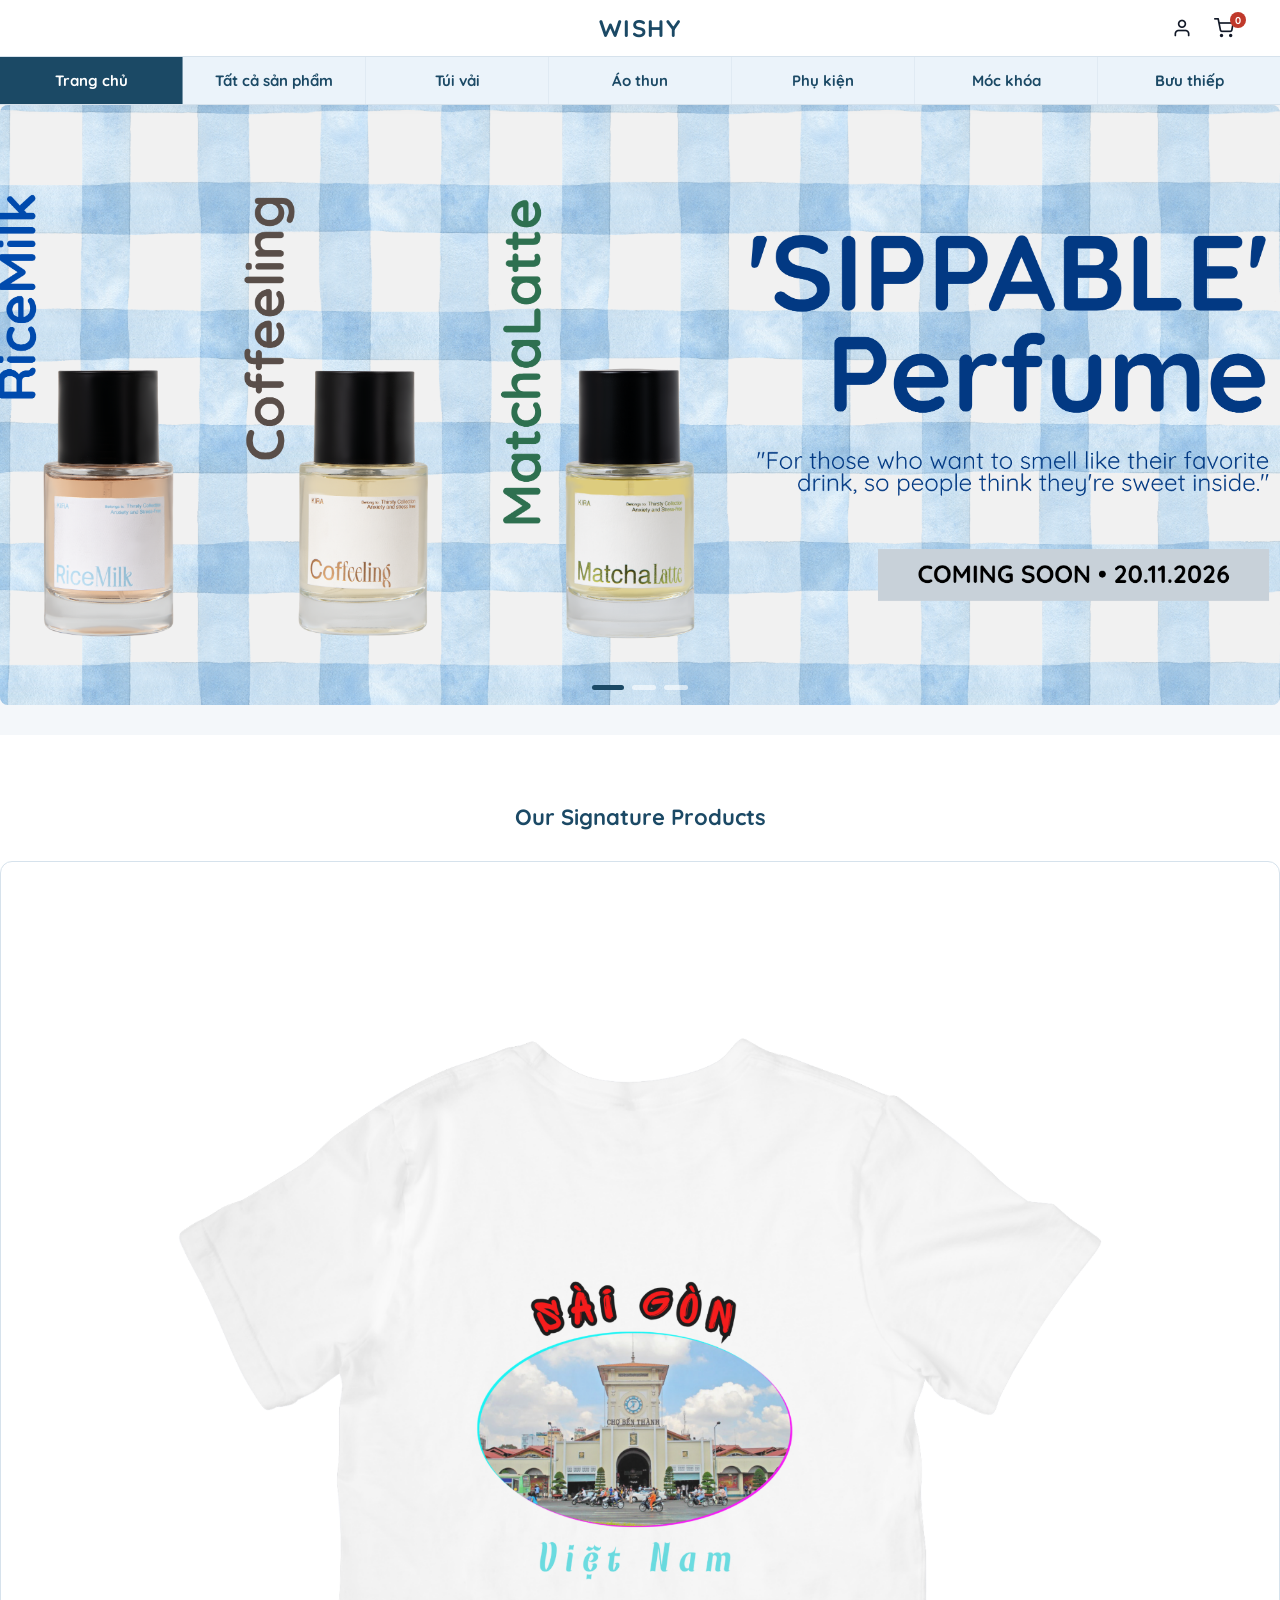
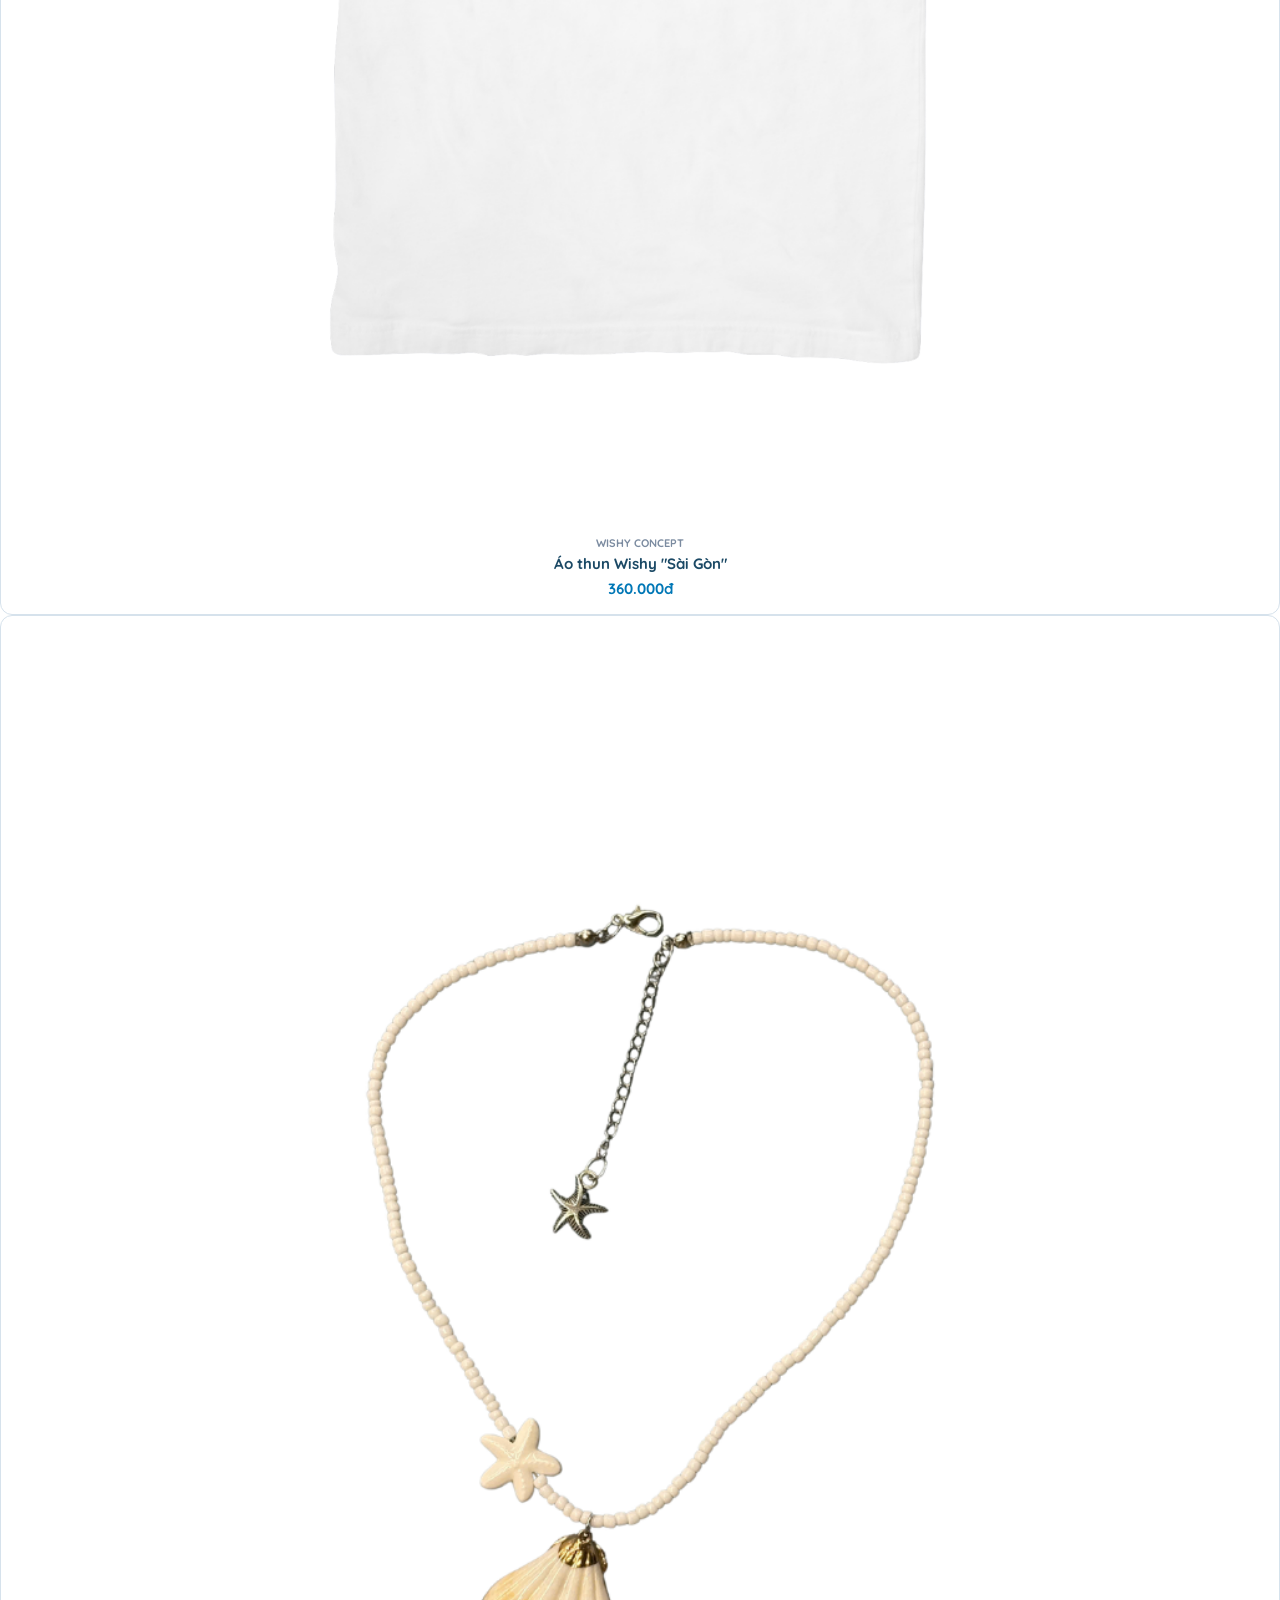
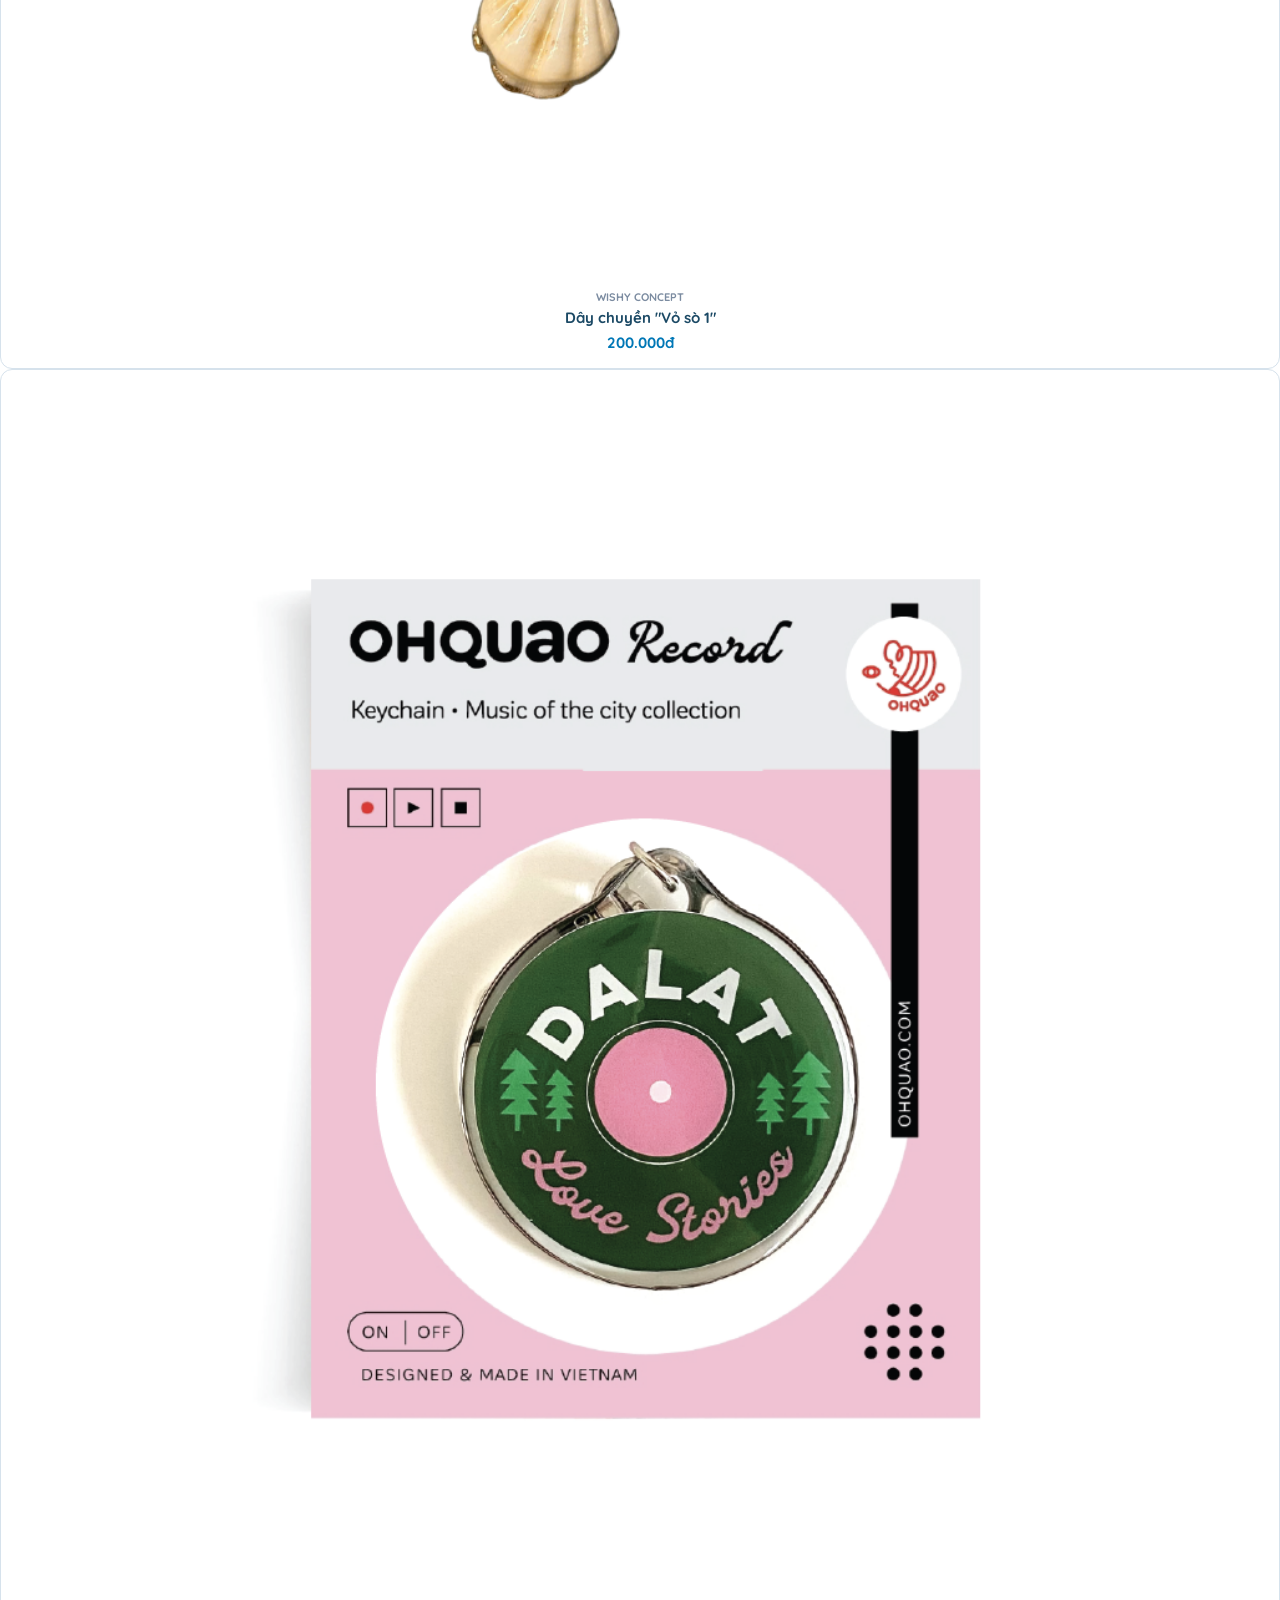
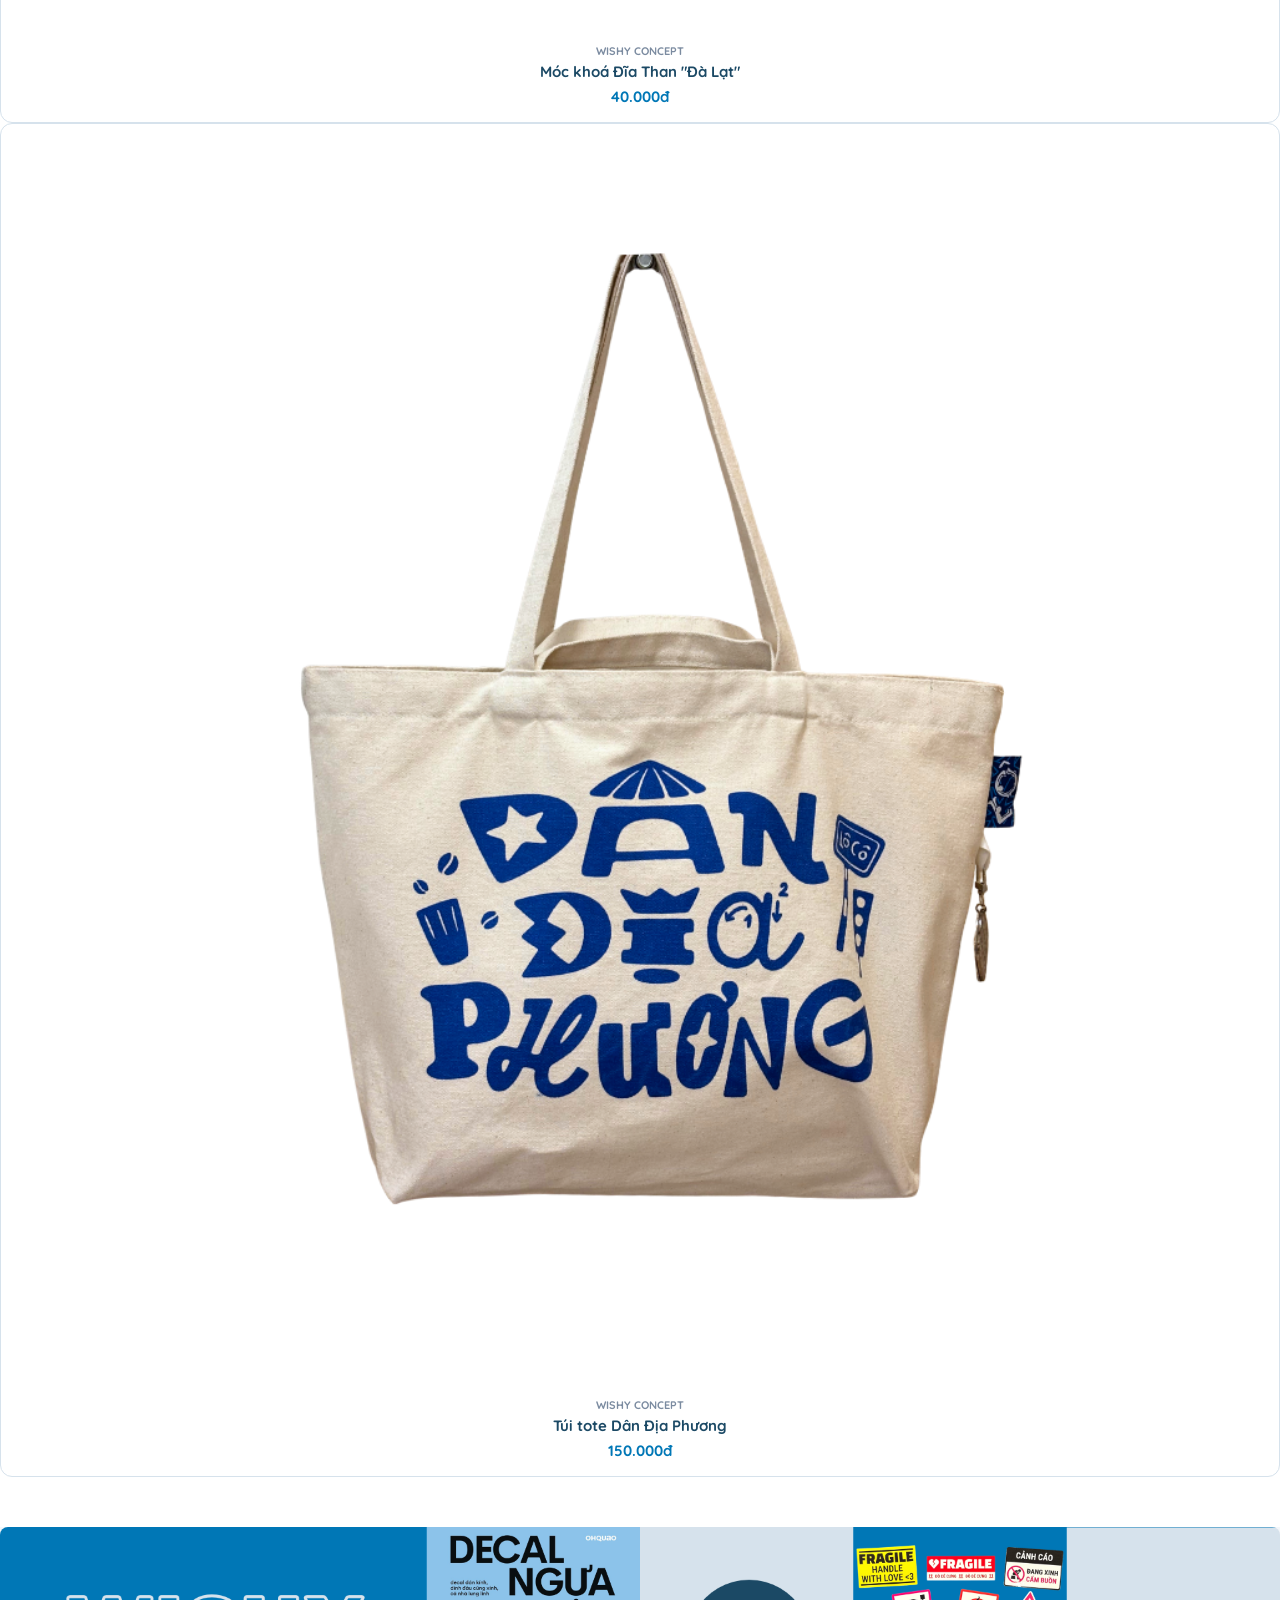
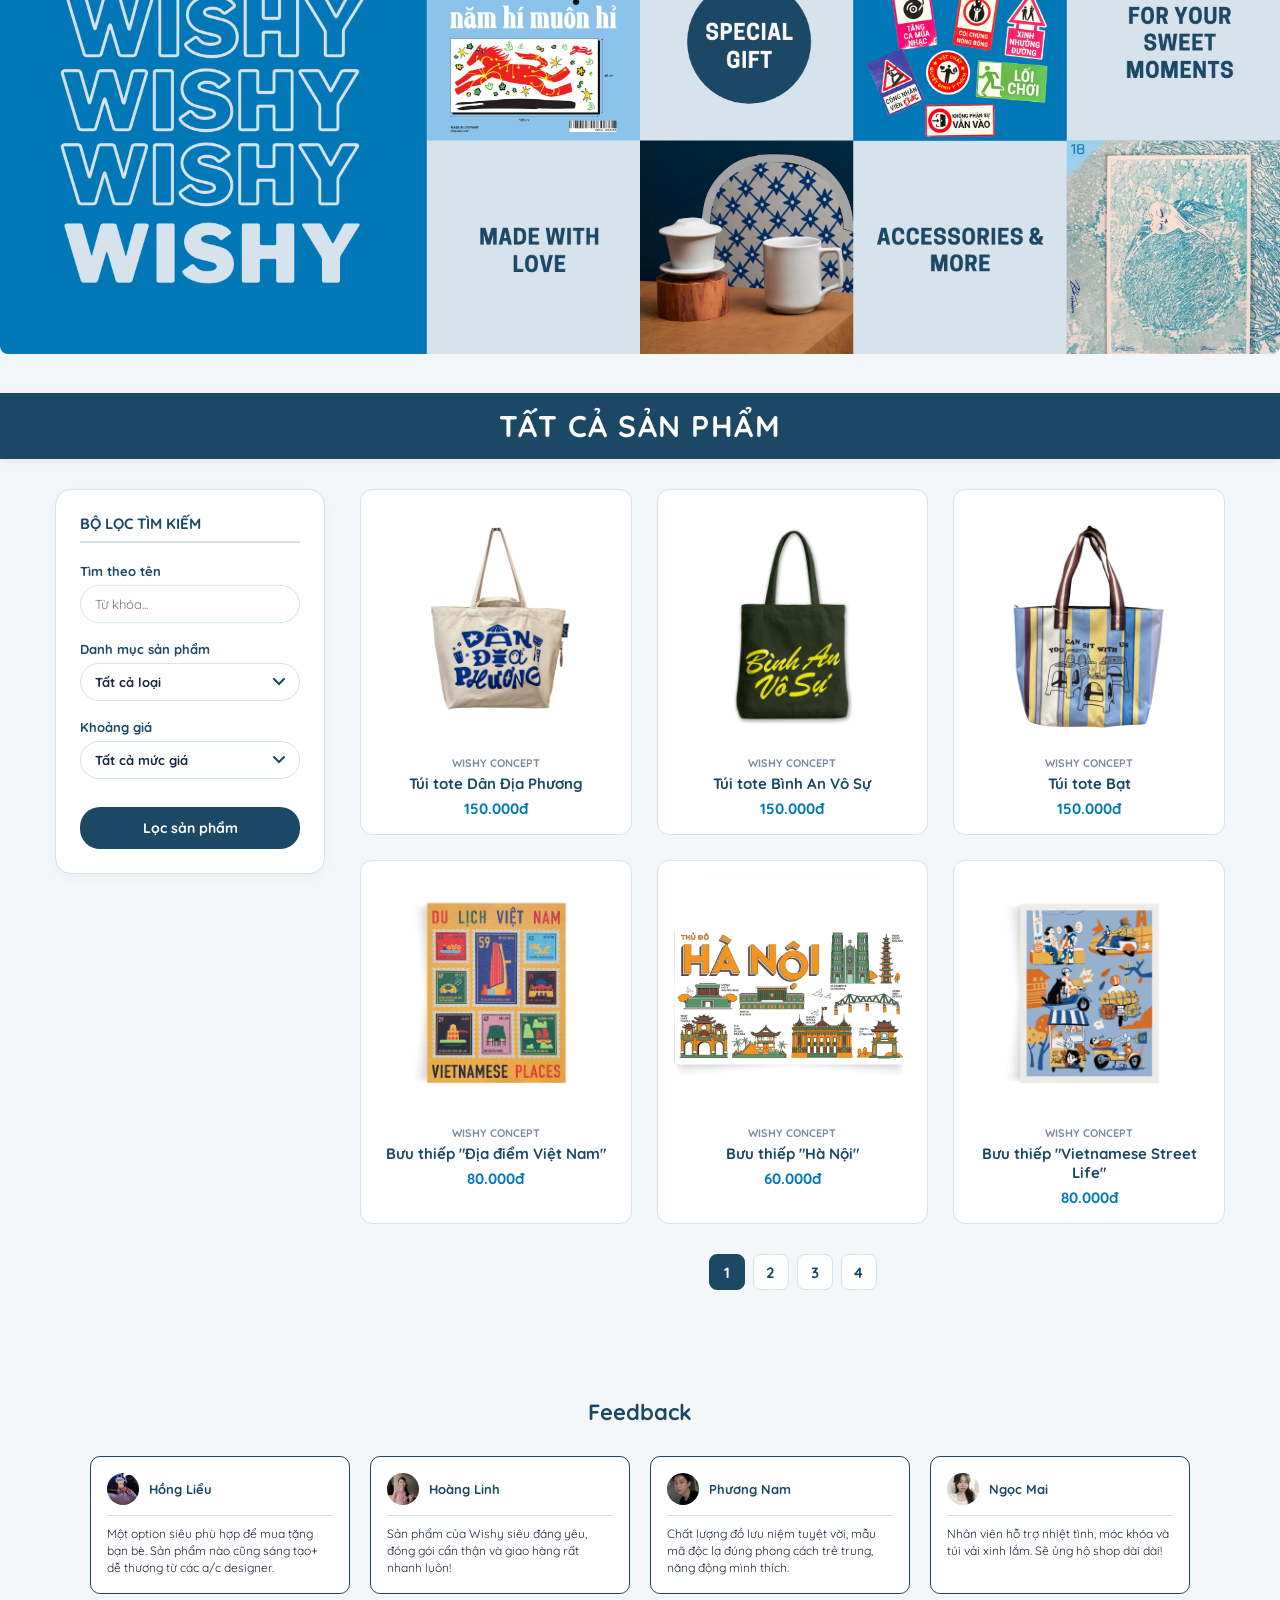
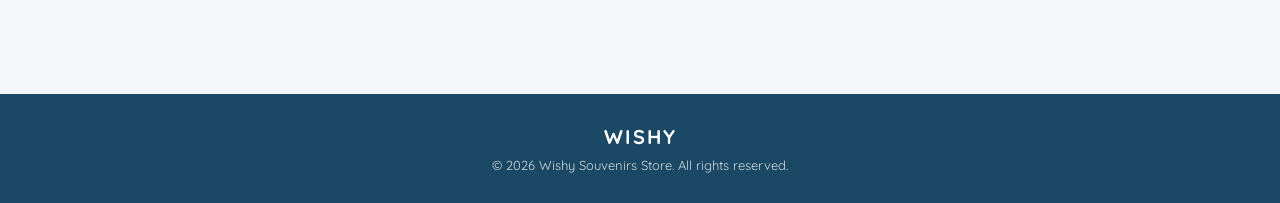
==== index.html @ 94e8c55c "Merge branch 'main' of https://github.com/namtaejinct/wishy" ====
<!DOCTYPE html>
<html lang="vi">

<head>
    <meta charset="UTF-8">
    <meta name="viewport" content="width=device-width, initial-scale=1.0">
    <title>wishy | trang chủ</title>
    <link rel="stylesheet" href="css/style.css">
    <link rel="icon" type="image/png" href="images/logo/logo.png">

</head>

<body>

    <header class="site-header">
        <div class="header-top">
            <div class="header-left-space"></div>
            <div class="logo"><a href="index.html" style="text-decoration:none; color:inherit;">WISHY</a></div>
            <div id="user-header-box" class="header-right-icons">
                <a href="#" class="icon-btn" title="Tài khoản" onclick="event.preventDefault(); openAuth('login');">
                    <img src="images/logo/user.png" alt="User">
                </a>
                <a href="cart.html" class="icon-btn cart-icon-btn" title="Giỏ hàng">
                    <img src="images/logo/cart.png" alt="Cart">
                    <span class="cart-badge" id="cart-count-badge">0</span>
                </a>
            </div>
        </div>
        <nav class="main-nav-equal" id="category-nav-list">
            <a class="cat-tab active" href="index.html"
                onclick="if(typeof selectCategory==='function') selectCategory('home', this)">Trang chủ</a>
            <a class="cat-tab" href="index.html#products"
                onclick="if(typeof selectCategory==='function') selectCategory('all', this)">Tất cả sản phẩm</a>
            <a class="cat-tab" href="index.html#products"
                onclick="if(typeof selectCategory==='function') selectCategory('Túi vải', this)">Túi vải</a>
            <a class="cat-tab" href="index.html#products"
                onclick="if(typeof selectCategory==='function') selectCategory('Áo thun', this)">Áo thun</a>
            <a class="cat-tab" href="index.html#products"
                onclick="if(typeof selectCategory==='function') selectCategory('Phụ kiện', this)">Phụ kiện</a>
            <a class="cat-tab" href="index.html#products"
                onclick="if(typeof selectCategory==='function') selectCategory('Móc khóa', this)">Móc khóa</a>
            <a class="cat-tab" href="index.html#products"
                onclick="if(typeof selectCategory==='function') selectCategory('Bưu thiếp', this)">Bưu thiếp</a>
        </nav>
    </header>


    <section class="hero-banner-section"
        onclick="if(typeof selectCategory==='function') selectCategory('all', document.querySelectorAll('.cat-tab')[1])">
        <div class="hero-slider-container">
            <img class="hero-slide-img active" src="images/banner/2.png" alt="Wishy Banner 2">
            <img class="hero-slide-img" src="images/banner/1.png" alt="Wishy Banner 1">
            <img class="hero-slide-img" src="images/banner/3.png" alt="Wishy Banner 3">

            <!-- Thanh chấm tròn chuyển slide -->
            <div class="hero-dots-wrapper" onclick="event.stopPropagation()">
                <span class="hero-dot active" onclick="setHeroSlide(0)"></span>
                <span class="hero-dot" onclick="setHeroSlide(1)"></span>
                <span class="hero-dot" onclick="setHeroSlide(2)"></span>
            </div>
        </div>
    </section>


    <section class="signature-section">
    <h2 class="section-title">Our Signature Products</h2>
    <div class="container">
        <!-- Grid chứa 4 sản phẩm động -->
        <div id="signature-products-grid" class="signature-grid-4col"></div>
    </div>
</section>

    <img src="images/banner/4.png" alt="Footer Image"
        style="max-width: 100%; height: auto; border-radius: 8px; margin-bottom: 15px; object-fit: cover;">


    <section class="product-section-wrapper" id="products">
        <div class="section-title-bar">
            <h2 id="current-category-title">TẤT CẢ SẢN PHẨM</h2>
        </div>
        <div class="container product-page-layout">


            <aside class="filter-sidebar">
                <h3>BỘ LỌC TÌM KIẾM</h3>
                <div class="filter-group">
                    <label>Tìm theo tên</label>
                    <input type="text" id="filter-name" placeholder="Từ khóa...">
                </div>
                <div class="filter-group">
                    <label>Danh mục sản phẩm</label>
                    <select id="filter-type" onchange="filterProducts()">
                        <option value="all">Tất cả loại</option>
                        <option value="Túi vải">Túi vải</option>
                        <option value="Áo thun">Áo thun</option>
                        <option value="Phụ kiện">Phụ kiện</option>
                        <option value="Móc khóa">Móc khóa</option>
                        <option value="Bưu thiếp">Bưu thiếp</option>
                    </select>
                </div>
                <div class="filter-group">
                    <label>Khoảng giá</label>
                    <select id="filter-price">
                        <option value="all">Tất cả mức giá</option>
                        <option value="under100">Dưới 100.000đ</option>
                        <option value="100to300">100.000đ - 300.000đ</option>
                        <option value="over300">Trên 300.000đ</option>
                    </select>
                </div>
                <button id="btn-filter-action" class="btn-filter" onclick="filterProducts()">Lọc sản phẩm</button>
            </aside>

            <main class="product-content-main">
                <div id="product-grid" class="product-grid-3col"></div>
                <div id="pagination-box" class="pagination-container"></div>
            </main>

        </div>
    </section>

    <section class="feedback-section">
        <h2 class="section-title">Feedback</h2>
        <div class="feedback-slider-container">
            <div class="feedback-cards-wrapper" id="feedback-wrapper">
                <div class="feedback-card">
                    <div class="feedback-header">
                        <div class="user-avatar"><img src="images/avatar/1.jpg" alt="Avatar"></div>
                        <span class="user-name">Hồng Liểu</span>
                    </div>
                    <p class="feedback-text">Một option siêu phù hợp để mua tặng bạn bè. Sản phẩm nào cũng sáng tạo+ dễ
                        thương từ các a/c designer.</p>
                </div>
                <div class="feedback-card">
                    <div class="feedback-header">
                        <div class="user-avatar">
                            <img src="images/avatar/2.jpg" alt="Avatar">
                        </div>
                        <span class="user-name">Hoàng Linh</span>
                    </div>
                    <p class="feedback-text">Sản phẩm của Wishy siêu đáng yêu, đóng gói cẩn thận và giao hàng rất nhanh
                        luôn!</p>
                </div>
                <div class="feedback-card">
                    <div class="feedback-header">
                        <div class="user-avatar"><img src="images/avatar/3.jpg" alt="Avatar"></div>
                        <span class="user-name">Phương Nam</span>
                    </div>
                    <p class="feedback-text">Chất lượng đồ lưu niệm tuyệt vời, mẫu mã độc lạ đúng phong cách trẻ trung,
                        năng động mình thích.</p>
                </div>
                <div class="feedback-card">
                    <div class="feedback-header">
                        <div class="user-avatar"><img src="images/avatar/4.jpg" alt="Avatar"></div>
                        <span class="user-name">Ngọc Mai</span>
                    </div>
                    <p class="feedback-text">Nhân viên hỗ trợ nhiệt tình, móc khóa và túi vải xinh lắm. Sẽ ủng hộ shop
                        dài dài!</p>
                </div>
            </div>
        </div>
    </section>

    <footer class="site-footer">
        <div class="container footer-inner">
            <div class="footer-logo">WISHY</div>
            <p>&copy; 2026 Wishy Souvenirs Store. All rights reserved.</p>
        </div>
    </footer>

    <div class="overlay" id="product-overlay" onclick="closeProductModal(event)">
        <div class="modal-detail-card" onclick="event.stopPropagation()">
            <button class="close-modal-btn" onclick="closeProductModal()">&times;</button>
            <div id="modal-detail-content">
                <div class="modal-grid-2col">
                    <div class="modal-left-col">
                        <div class="modal-left-img">
                            <img id="modal-main-img" src="" alt="">
                        </div>
                        <div id="modal-dots-container"></div>
                    </div>
                    <div class="modal-right-info">
                        <div class="modal-brand">WISHY CONCEPT</div>
                        <div class="modal-title" id="modal-title-text"></div>
                        <div class="modal-price" id="modal-price-text"></div>
                        <div class="modal-desc" id="modal-desc-text"></div>
                        <div class="modal-stock" id="modal-stock-text"></div>

                        <div id="modal-variants-container"></div>

                        <div class="qty-row">
                            <span class="variant-label">Số lượng:</span>
                            <div class="qty-control">
                                <button type="button" class="qty-btn" onclick="changeModalQty(-1)">-</button>
                                <input type="number" id="modal-qty-input" value="1" min="1" max="99" readonly>
                                <button type="button" class="qty-btn" onclick="changeModalQty(1)">+</button>
                            </div>
                        </div>
                        <button id="modal-add-btn" class="btn-add-cart">THÊM VÀO GIỎ HÀNG</button>
                    </div>
                </div>
            </div>
        </div>
    </div>
    <div class="overlay" id="overlay" onclick="if(event.target===this)closeModal()">
        <div class="modal" id="modal"></div>
    </div>
    <script src="js/common.js"></script>
    <script src="js/index.js"></script>



</body>

</html>
---- css/style.css ----
@font-face {
  font-family: 'Quicksand';
  src: url('../font/Quicksand-Regular.ttf') format('truetype');
  font-weight: 400;
}

@font-face {
  font-family: 'Quicksand';
  src: url('../font/Quicksand-Bold.ttf') format('truetype');
  font-weight: 700;
}

body {
  font-family: 'Quicksand', Arial, sans-serif;
}

:root {
  --bg-color: #F4F7FA;
  --text-color: #1C2541;
  --primary-color: #1B4965;
  --primary-hover: #0D2B3A;
  --accent-color: #0077B6;
  --card-bg: #FFFFFF;
  --border-color: #D6E2EC;
  --danger: #C0392B;
  --success: #1E8449;
}

* {
  box-sizing: border-box;
}

body {
  font-family: 'Quicksand', Arial, Helvetica, sans-serif;
  background-color: var(--bg-color);
  color: var(--text-color);
  margin: 0;
  padding: 0;
}

button,
input,
select,
textarea {
  font-family: inherit;
  font-size: 15px;
}

h2,
h3 {
  font-weight: 700;
  color: var(--primary-color);
}

.site-header {
  position: sticky;
  top: 0;
  z-index: 1000;
  background: #ffffff;
  box-shadow: 0 2px 10px rgba(0, 0, 0, 0.05);
}

.header-top {
  display: flex !important;
  justify-content: space-between !important;
  align-items: center !important;
  padding: 12px 40px;
  border-bottom: 1px solid var(--border-color);
}

.header-left-space {
  width: 80px; /* Bằng kích thước với khối bên phải để đẩy Logo ra đúng chính giữa */
  flex-shrink: 0;
}

.logo {
  font-size: 24px;
  font-weight: 800;
  color: var(--primary-color);
  letter-spacing: 1.5px;
  text-align: center;
}

.main-nav {
  position: relative;
  display: flex;
  justify-content: center;
  gap: 44px;
  background: #E9EEF3;
  padding: 0 20px;
}

.main-nav>a,
.has-mega>a,
#nav-orders>a {
  display: block;
  padding: 14px 4px;
  color: var(--text-color);
  text-decoration: none;
  font-size: 18px;
  font-weight: 700;
  transition: color 0.2s, transform 0.2s;
}

.main-nav>a:hover,
.main-nav>a.active,
#nav-orders>a:hover,
#nav-orders>a.active,
.has-mega:hover>a,
.has-drop:hover>a {
  color: var(--accent-color);
  transform: scale(1.12);
  text-decoration: underline;
  text-decoration-thickness: 2px;
  text-underline-offset: 6px;
}

.has-mega>a::after,
.has-drop>a::after {
  content: '';
  display: inline-block;
  width: 7px;
  height: 7px;
  margin-left: 8px;
  border: solid currentColor;
  border-width: 0 2px 2px 0;
  transform: translateY(-3px) rotate(45deg);
}

.has-drop {
  position: relative;
}

.drop-menu {
  display: none;
  position: absolute;
  top: 100%;
  left: 50%;
  transform: translateX(-50%);
  min-width: 230px;
  padding: 10px 0;
  background: #FFFFFF;
  border-radius: 0 0 14px 14px;
  box-shadow: 0 14px 30px rgba(13, 43, 58, 0.18);
  z-index: 5;
}

.has-drop:hover .drop-menu,
.has-drop:focus-within .drop-menu {
  display: block;
}

.drop-menu a {
  display: block;
  padding: 10px 24px;
  color: var(--text-color);
  text-decoration: none;
  font-weight: 600;
  white-space: nowrap;
  transition: color 0.2s, background 0.2s;
}

.drop-menu a:hover,
.drop-menu a.current {
  color: var(--accent-color);
  background: var(--bg-color);
}

.mega-menu {
  display: none;
  position: absolute;
  top: 100%;
  left: 50%;
  transform: translateX(-50%);
  width: min(1000px, 94vw);
  grid-template-columns: repeat(auto-fit, minmax(200px, 1fr));
  gap: 30px;
  padding: 28px 32px;
  background: #FFFFFF;
  border-radius: 0 0 14px 14px;
  box-shadow: 0 14px 30px rgba(13, 43, 58, 0.18);
}

.has-mega:hover .mega-menu,
.has-mega:focus-within .mega-menu {
  display: grid;
}

.mega-col h4 {
  margin: 0 0 12px;
  font-size: 16px;
  text-transform: uppercase;
  letter-spacing: 0.5px;
  color: var(--primary-color);
}

.mega-col ul {
  margin: 0;
  padding: 0 0 0 14px;
  list-style: none;
  border-left: 2px solid var(--accent-color);
}

.mega-col li a {
  display: block;
  padding: 6px 0;
  color: var(--text-color);
  text-decoration: none;
  font-weight: 600;
  transition: color 0.2s, padding-left 0.2s;
}

.mega-col li a:hover {
  color: var(--accent-color);
  padding-left: 6px;
}

#user-header-box {
  display: flex;
  align-items: center;
  gap: 10px;
  white-space: nowrap;
}

.user-name {
  font-weight: 700;
  color: var(--primary-color);
}

.role-tag {
  font-size: 12px;
  font-weight: 700;
  padding: 3px 10px;
  border-radius: 12px;
  background: #EBF3FA;
  color: var(--accent-color);
}

.role-tag.admin {
  background: #FFF4E0;
  color: #B9770E;
}

/* --- BUTTONS --- */
.btn,
.btn-blue,
.btn-primary {
  background-color: var(--primary-color);
  color: white;
  border: none;
  padding: 10px 20px;
  border-radius: 20px;
  cursor: pointer;
  font-weight: 700;
  transition: background 0.2s;
}

.btn:hover,
.btn-blue:hover,
.btn-primary:hover {
  background-color: var(--primary-hover);
}

.btn-outline {
  background: #fff;
  color: var(--primary-color);
  border: 2px solid var(--primary-color);
  padding: 8px 18px;
  border-radius: 20px;
  font-weight: 700;
  cursor: pointer;
  transition: all 0.2s;
}

.btn-outline:hover {
  background: var(--primary-color);
  color: #fff;
}

.btn-sm {
  padding: 6px 14px;
  font-size: 13px;
}

.btn-danger {
  background: var(--danger);
}

.btn-danger:hover {
  background: #922B21;
}

table {
  width: 100%;
  border-collapse: collapse;
  background: white;
  border-radius: 8px;
  overflow: hidden;
  box-shadow: 0 2px 8px rgba(0, 0, 0, 0.04);
}

th {
  background-color: #EBF3FA;
  color: var(--primary-color);
  padding: 12px;
  text-align: left;
  font-weight: 700;
}

td {
  padding: 12px;
  border-bottom: 1px solid var(--border-color);
  font-weight: 500;
}

td:first-child {
  font-weight: 700;
  color: var(--primary-color);
}

.empty-row td {
  text-align: center;
  color: #7B8BA0;
  font-style: italic;
}

.sub-menu {
  display: flex;
  flex-wrap: wrap;
  gap: 10px;
  padding: 15px 40px;
  background: #FFFFFF;
  border-bottom: 1px solid var(--border-color);
}

.sub-menu button {
  background: var(--bg-color);
  color: var(--primary-color);
  border: 1px solid var(--border-color);
  padding: 8px 16px;
  border-radius: 20px;
  font-weight: 700;
  cursor: pointer;
  transition: background 0.2s, color 0.2s;
}

.sub-menu button:hover,
.sub-menu button.active {
  background: var(--primary-color);
  color: #FFFFFF;
}

.tab-content {
  display: none;
  padding: 20px 40px;
}

.tab-content.active {
  display: block;
}

.filter-box {
  display: flex;
  flex-wrap: wrap;
  align-items: center;
  gap: 15px;
  background: var(--card-bg);
  border: 1px solid var(--border-color);
  border-radius: 12px;
  padding: 15px;
}

.filter-box input,
.filter-box select,
.form-row input,
.form-row select {
  padding: 8px 10px;
  border: 1px solid var(--border-color);
  border-radius: 8px;
  background: #fff;
  color: var(--text-color);
}

.badge {
  display: inline-block;
  padding: 3px 10px;
  border-radius: 12px;
  font-size: 13px;
  font-weight: 700;
  background: #EBF3FA;
  color: var(--accent-color);
}

.badge.warn {
  background: #FDECEA;
  color: var(--danger);
}

.badge.ok {
  background: #E8F6EE;
  color: var(--success);
}

.badge.mid {
  background: #FFF4E0;
  color: #B9770E;
}

.alert {
  padding: 12px 16px;
  border-radius: 10px;
  margin-bottom: 8px;
  font-weight: 600;
}

.alert.warn {
  background: #FDECEA;
  color: var(--danger);
  border: 1px solid #F5B7B1;
}

.alert.ok {
  background: #E8F6EE;
  color: var(--success);
  border: 1px solid #A9DFBF;
}

.hero {
  position: relative;
  min-height: calc(100vh - 125px);
  display: flex;
  align-items: center;
  justify-content: center;
  padding: 40px 20px;
  overflow: hidden;
}

.welcome {
  position: relative;
  z-index: 3;
  max-width: 520px;
  width: 100%;
  background: rgba(255, 255, 255, 0.88);
  backdrop-filter: blur(8px);
  -webkit-backdrop-filter: blur(8px);
  border: 1px solid rgba(255, 255, 255, 0.6);
  border-radius: 16px;
  padding: 40px;
  text-align: center;
  box-shadow: 0 12px 40px rgba(13, 43, 58, 0.3);
}

.hero {
  background: linear-gradient(to bottom, #8FD0EE, #2A86C2 60%, #0D2B3A);
}

.sea-overlay {
  position: absolute;
  inset: 0;
  z-index: 2;
  background: linear-gradient(to bottom, rgba(13, 43, 58, 0.05), rgba(13, 43, 58, 0.35));
}

.welcome h2 {
  margin-top: 0;
}

.welcome p {
  color: #4A5B73;
}

.welcome .btn,
.welcome .btn-outline {
  margin: 6px;
}

.overlay {
  display: none;
  position: fixed;
  inset: 0;
  background: rgba(13, 43, 58, 0.45);
  z-index: 200;
  align-items: center;
  justify-content: center;
  padding: 20px;
}

.overlay.show {
  display: flex;
}

.modal {
  background: #fff;
  border-radius: 16px;
  padding: 28px;
  width: 100%;
  max-width: 460px;
  max-height: 90vh;
  overflow-y: auto;
  box-shadow: 0 12px 40px rgba(0, 0, 0, 0.2);
  position: relative;
}

.modal.wide {
  max-width: 640px;
}

.modal h3 {
  margin-top: 0;
}

.modal-close {
  position: absolute;
  top: 8px;
  right: 8px;
  background: none;
  border: none;
  font-size: 24px;
  cursor: pointer;
  color: #7B8BA0;
}

.auth-tabs {
  display: flex;
  gap: 8px;
  margin-bottom: 18px;
}

.auth-tabs button {
  flex: 1;
  padding: 10px;
  border: 2px solid var(--border-color);
  background: #fff;
  color: var(--primary-color);
  border-radius: 20px;
  font-weight: 700;
  cursor: pointer;
}

.auth-tabs button.active {
  background: var(--primary-color);
  border-color: var(--primary-color);
  color: #fff;
}

.form-row {
  margin-bottom: 14px;
  display: flex;
  flex-direction: column;
  gap: 6px;
}

.form-row label {
  font-weight: 700;
  font-size: 14px;
  color: var(--primary-color);
}

.form-row input,
.form-row select {
  width: 100%;
}

.form-error {
  color: var(--danger);
  font-weight: 600;
  min-height: 20px;
  margin-bottom: 8px;
  font-size: 14px;
}

.hint {
  font-size: 13px;
  color: #7B8BA0;
  margin-top: 10px;
  line-height: 1.6;
}

.line-row {
  display: grid;
  grid-template-columns: 2fr 1fr 1.3fr auto;
  gap: 8px;
  margin-bottom: 8px;
  align-items: center;
}

.line-row input,
.line-row select {
  padding: 8px;
  border: 1px solid var(--border-color);
  border-radius: 8px;
  width: 100%;
}

.detail-total {
  text-align: right;
  font-weight: 700;
  margin-top: 12px;
  color: var(--primary-color);
  font-size: 17px;
}

/* --- Ô CHỌN (SELECT) ĐỒNG BỘ GIAO DIỆN --- */
select,
.filter-box select,
.form-row select,
.line-row select {
  appearance: none;
  -webkit-appearance: none;
  padding: 8px 34px 8px 14px;
  border: 1px solid var(--border-color);
  border-radius: 20px;
  background: #fff url("data:image/svg+xml;utf8,<svg xmlns='http://www.w3.org/2000/svg' width='12' height='8' viewBox='0 0 12 8'><path d='M1 1l5 5 5-5' fill='none' stroke='%231B4965' stroke-width='2' stroke-linecap='round'/></svg>") no-repeat right 14px center / 12px 8px;
  color: var(--text-color);
  font-weight: 600;
  cursor: pointer;
}

select:hover {
  border-color: var(--accent-color);
}

select:focus {
  outline: 2px solid var(--accent-color);
  border-color: transparent;
}

#register-form .form-row {
  display: grid;
  grid-template-columns: 1fr 1fr;
  gap: 24px;
  margin-bottom: 8px;
}

.form-col {
  display: flex;
  flex-direction: column;
}

.form-col label {
  font-weight: 700;
  font-size: 14px;
  color: var(--primary-color);
  margin-bottom: 6px;
}

.form-col input {
  padding: 9px 10px;
  border: 1px solid var(--border-color);
  border-radius: 8px;
  width: 100%;
}

.form-col input:focus {
  outline: 2px solid var(--accent-color);
  border-color: transparent;
}

.error {
  color: var(--danger);
  font-size: 13px;
  font-weight: 600;
  min-height: 18px;
  margin: 4px 0 8px;
}

.form-actions {
  text-align: center;
  margin-top: 6px;
}

.form-actions button {
  background: var(--primary-color);
  color: #fff;
  border: none;
  padding: 11px 36px;
  border-radius: 20px;
  font-weight: 700;
  cursor: pointer;
  transition: background 0.2s;
}

.form-actions button:hover {
  background: var(--primary-hover);
}

.main-nav #nav-cart {
  background: transparent;
  border: none;
  padding: 0;
  margin: 0;
  display: flex;
  align-items: center;
}

.main-nav #nav-cart>a {
  display: block;
  padding: 14px 4px;
  color: var(--text-color);
  text-decoration: none;
  font-size: 18px;
  font-weight: 700;
  background: transparent;
  transition: color 0.2s, transform 0.2s;
}

.main-nav #nav-cart:hover>a,
.main-nav #nav-cart>a.active {
  color: var(--accent-color);
  transform: scale(1.12);
  text-decoration: underline;
  text-decoration-thickness: 2px;
  text-underline-offset: 6px;
  background: transparent;
}

.cart-title-row {
  display: flex;
  justify-content: space-between;
  align-items: center;
  margin-bottom: 15px;
}

.cart-actions-bar {
  display: flex;
  justify-content: space-between;
  align-items: center;
  margin-bottom: 15px;
}

.select-all-label {
  font-weight: 700;
  cursor: pointer;
  display: flex;
  align-items: center;
}

.select-all-label input {
  margin-right: 8px;
}

.cart-header-row {
  display: flex;
  align-items: center;
  background: #EBF3FA;
  padding: 14px 20px;
  margin-bottom: 10px;
  border-radius: 8px;
  font-weight: 700;
  color: var(--primary-color);
}

/* Các cột nội dung trong giỏ hàng */
.col-chk {
  width: 5%;
  text-align: center;
}

.col-img {
  width: 10%;
  text-align: center;
}

.col-img img {
  width: 50px;
  height: 50px;
  object-fit: cover;
  border-radius: 8px;
  display: block;
  margin: 0 auto;
}

.col-name {
  width: 33%;
  font-weight: 700;
  padding-left: 10px;
  padding-right: 10px;
}

.col-price {
  width: 15%;
  font-weight: 600;
}

.col-qty {
  width: 15%;
  display: flex;
  align-items: center;
  justify-content: center;
}

.col-qty span {
  margin: 0 8px;
  font-weight: 700;
}

.col-subtotal {
  width: 14%;
  font-weight: 700;
  color: var(--primary-color);
}

.col-action {
  width: 8%;
  text-align: right;
}
/* Cột Admin Quản lý giá */
.col-admin-id {
  width: 12%;
  font-weight: 700;
  padding-right: 10px;
}

.col-admin-name {
  width: 38%;
  font-weight: 600;
  padding-right: 15px;
}

.col-admin-cost {
  width: 18%;
  padding-right: 10px;
}

.col-admin-margin {
  width: 14%;
  font-weight: 700;
}

.col-admin-price {
  width: 18%;
  font-weight: 700;
  color: var(--accent-color);
}

.cart-list-container {
  display: flex;
  flex-direction: column;
  margin-bottom: 20px;
}

.cart-item-row {
  display: flex;
  align-items: center;
  background: #FFFFFF;
  padding: 16px 20px;
  margin-bottom: 12px;
  border: 1px solid var(--border-color);
  border-radius: 12px;
  box-shadow: 0 2px 6px rgba(0, 0, 0, 0.02);
}

.card-box {
  background: var(--card-bg);
  border: 1px solid var(--border-color);
  border-radius: 12px;
  padding: 24px;
  margin-top: 20px;
  margin-bottom: 24px;
}

.cart-summary-box {
  display: flex;
  justify-content: space-between;
  align-items: center;
}

.cart-summary-box h3 {
  margin: 0;
}

/* Khối đặt hàng & địa chỉ */
.checkout-section {
  display: none;
}

.checkout-header {
  display: flex;
  justify-content: space-between;
  align-items: center;
  margin-bottom: 15px;
}

.checkout-header h3 {
  margin: 0;
}

.address-choice-group {
  margin-bottom: 16px;
}

.address-choice-group label {
  display: block;
  margin-bottom: 8px;
  cursor: pointer;
}

.new-address-box {
  display: none;
  margin-bottom: 16px;
  padding: 12px;
  background: #F8FAFC;
  border-radius: 8px;
}

.payment-method-group {
  margin-bottom: 20px;
}

.pay-method-title {
  font-weight: 700;
  color: var(--primary-color);
  display: block;
  margin-bottom: 8px;
}

.payment-method-group label {
  display: block;
  margin-bottom: 6px;
  cursor: pointer;
}

.checkout-footer {
  display: flex;
  justify-content: space-between;
  align-items: center;
  padding-top: 10px;
  border-top: 1px solid var(--border-color);
}

.checkout-footer h3 {
  margin: 0;
  color: var(--primary-color);
}

/* Khối hóa đơn */
.invoice-box {
  display: none;
  background: #FFFFFF;
  border: 2px dashed var(--accent-color);
}

.invoice-title {
  color: var(--success);
  text-align: center;
  margin-bottom: 10px;
}

.invoice-subtitle {
  text-align: center;
  color: #555;
  margin-bottom: 15px;
}

.invoice-hr {
  border: none;
  border-top: 1px solid var(--border-color);
  margin: 15px 0;
}

.invoice-btn-wrap {
  text-align: center;
  margin-top: 25px;
}

.pricing-admin-box {
  max-width: 600px;
  margin-bottom: 24px;
}

#tab-admin-pricing h2 {
  margin-bottom: 15px;
}

.cart-actions-bar button.btn-danger {
  background-color: var(--danger, #C0392B);
  color: #FFFFFF;
  border: none;
  border-radius: 20px;
  padding: 6px 16px;
  font-size: 13px;
  font-weight: 700;
  cursor: pointer;
  box-shadow: none;
}

.cart-actions-bar button.btn-danger:hover {
  background-color: #922B21;
}

#app-screen .cart-item-row .col-action button.btn-danger {
  background-color: var(--danger, #C0392B);
  color: #FFFFFF;
  border: none;
  border-radius: 16px;
  padding: 5px 14px;
  font-size: 13px;
  font-weight: 700;
  cursor: pointer;
  box-shadow: none;
  display: inline-block;
}

#app-screen .cart-item-row .col-action button.btn-danger:hover {
  background-color: #922B21;
}

@media (max-width: 700px) {
  #register-form .form-row {
    grid-template-columns: 1fr;
    gap: 0;
  }

  .header-top,
  .sub-menu,
  .tab-content {
    padding-left: 16px;
    padding-right: 16px;
  }

  .header-top {
    grid-template-columns: 1fr;
    justify-items: center;
    gap: 8px;
  }

  .header-top #user-header-box {
    justify-self: center;
    flex-wrap: wrap;
    justify-content: center;
  }

  .main-nav {
    gap: 14px;
    flex-wrap: wrap;
  }

  .main-nav>a,
  .has-mega>a,
  #nav-orders>a {
    font-size: 15px;
  }

  .tab-content {
    overflow-x: auto;
  }
}


/* ======================KHỐI SẢN PHẨM====================== */
.category-nav-bar {
  background-color: #EBF3FA;
  border-bottom: 1px solid var(--border-color);
  padding: 12px 0;
  margin-bottom: 20px;
}

.category-nav-container {
  display: flex;
  justify-content: center;
  align-items: center;
  gap: 20px;
  flex-wrap: wrap;
  max-width: 1200px;
  margin: 0 auto;
  padding: 0 15px;
}

.cat-nav-item {
  color: var(--primary-color);
  font-weight: 700;
  font-size: 14px;
  text-decoration: none;
  cursor: pointer;
  padding: 6px 16px;
  border-radius: 20px;
  transition: all 0.2s;
}

.cat-nav-item:hover,
.cat-nav-item.active {
  background-color: var(--primary-color);
  color: #ffffff;
}

.product-section-wrapper {
  padding: 20px 0 40px;
  background-color: var(--bg-color);
}

.product-page-layout {
  display: flex;
  gap: 35px;
  align-items: flex-start;
  max-width: 1200px;
  margin: 0 auto;
  padding: 0 15px;
}

.filter-sidebar {
  width: 270px;
  flex-shrink: 0;
  background: var(--card-bg);
  border: 1px solid var(--border-color);
  border-radius: 16px;
  padding: 24px;
  box-shadow: 0 4px 12px rgba(0, 0, 0, 0.03);
}

.filter-sidebar h3 {
  font-size: 15px;
  font-weight: 800;
  color: var(--primary-color);
  margin-top: 0;
  margin-bottom: 20px;
  padding-bottom: 8px;
  border-bottom: 2px solid var(--border-color);
  text-transform: uppercase;
}

.filter-group {
  margin-bottom: 18px;
}

.filter-group label {
  display: block;
  font-weight: 700;
  font-size: 13px;
  margin-bottom: 6px;
  color: var(--primary-color);
}

.filter-group input[type="text"],
.filter-group select {
  width: 100%;
  box-sizing: border-box;
  padding: 10px 14px;
  border: 1px solid var(--border-color);
  border-radius: 20px;
  outline: none;
  font-size: 13px;
}

.btn-filter {
  width: 100%;
  padding: 12px;
  background-color: var(--primary-color);
  color: #ffffff;
  border: none;
  border-radius: 20px;
  font-weight: 700;
  font-size: 14px;
  cursor: pointer;
  margin-top: 10px;
  transition: background 0.2s;
}

.btn-filter:hover {
  background-color: var(--primary-hover);
}

.product-content-main {
  flex-grow: 1;
}

.product-grid-3col {
  display: grid;
  grid-template-columns: repeat(3, 1fr);
  gap: 25px;
}

.product-card {
  background: var(--card-bg);
  border-radius: 12px;
  padding: 16px;
  text-align: center;
  border: 1px solid var(--border-color);
  transition: transform 0.2s, box-shadow 0.2s;
  cursor: pointer;
}

.product-card:hover {
  transform: translateY(-4px);
  box-shadow: 0 8px 20px rgba(0, 0, 0, 0.06);
}

.product-img-box {
  width: 100%;
  aspect-ratio: 4 / 3;
  background: #ffffff !important;
  border-radius: 8px;
  margin-bottom: 12px;
  display: flex;
  align-items: center;
  justify-content: center;
  font-weight: 700;
  color: var(--primary-color);
  font-size: 14px;
  text-transform: uppercase;
  overflow: hidden;
}

.product-img-box img {
  width: 100%;
  height: 100%;
  object-fit: cover;
}

.product-brand {
  font-size: 11px;
  font-weight: 700;
  color: #7B8BA0;
  text-transform: uppercase;
  margin-bottom: 4px;
}

.product-title {
  font-size: 15px;
  font-weight: 700;
  color: var(--primary-color);
  margin-bottom: 6px;
}

.product-price {
  font-size: 15px;
  font-weight: 700;
  color: var(--accent-color);
}

.pagination-container {
  display: flex;
  justify-content: center;
  gap: 8px;
  margin-top: 30px;
}

.page-btn {
  width: 36px;
  height: 36px;
  border-radius: 8px;
  border: 1px solid var(--border-color);
  background: #ffffff;
  color: var(--primary-color);
  font-weight: 700;
  cursor: pointer;
}

.page-btn.active {
  background: var(--primary-color);
  color: #ffffff;
  border-color: var(--primary-color);
}

.feedback-section {
  padding: 50px 0;
  background-color: var(--bg-color);
  text-align: center;
}

.section-title {
  font-size: 22px;
  font-weight: 800;
  color: var(--primary-color);
  margin-bottom: 30px;
}

.feedback-slider-container {
  display: flex;
  align-items: center;
  justify-content: center;
  gap: 20px;
  max-width: 1200px;
  margin: 0 auto;
}

.feedback-cards-wrapper {
  display: flex;
  gap: 20px;
  overflow-x: auto;
  scroll-behavior: smooth;
}

.feedback-cards-wrapper::-webkit-scrollbar {
  display: none;
}

.feedback-card {
  width: 260px;
  flex-shrink: 0;
  background: #ffffff;
  border: 1.5px solid var(--primary-color);
  border-radius: 10px;
  padding: 16px;
  text-align: left;
}

.feedback-header {
  display: flex;
  align-items: center;
  gap: 10px;
  padding-bottom: 10px;
  border-bottom: 1px solid var(--border-color);
  margin-bottom: 10px;
}

.user-avatar {
  width: 32px;
  height: 32px;
  border-radius: 50%;
  background-color: #D6E2EC;
}

.user-avatar img{
  width:100%;
  height:100%;
  object-fit: cover;
  border-radius:50%; /* Giúp ảnh không bị méo khi co giãn */
}

.user-name {
  font-weight: 700;
  font-size: 13px;
  color: var(--primary-color);
}

.feedback-text {
  font-size: 12px;
  color: var(--text-color);
  line-height: 1.4;
  margin: 0;
}

.slider-arrow {
  background: none;
  border: none;
  font-size: 32px;
  color: var(--primary-color);
  cursor: pointer;
  padding: 0 10px;
}

.modal-detail-card { 
  background: #ffffff; 
  border-radius: 18px; 
  width: 90%; 
  max-width: 1000px; 
  height: auto; 
  max-height: 90vh; 
  padding: 30px; 
  position: relative; 
  box-shadow: 0 10px 30px rgba(0, 0, 0, 0.2); 
  overflow-y: auto; 
}

.close-modal-btn {
  position: absolute;
  top: 15px;
  right: 20px;
  font-size: 24px;
  border: none;
  background: none;
  cursor: pointer;
  color: #7B8BA0;
}

.modal-grid-2col {
  display: flex;
  gap: 30px;
  align-items: center;
  text-align: left;
  margin-top:10px;
  }

.modal-left-img {
  width: 90%;
  aspect-ratio: 1 / 1;
  background: #ffffff !important;
  border: 2px solid #C4C4C4;
  border-radius: 12px;
  display: flex;
  align-items: center;
  justify-content: center;
  color: var(--primary-color);
  overflow: hidden;
  flex-direction: column;
  height: auto;
  margin: 0 auto;
}

.modal-left-img img {
  width: 100%;
  height: 100%;
  max-width: 550px;
  max-height: 550px;
  object-fit: cover;
}

.modal-right-info {
  width: 55%;
}

.modal-brand {
  font-size: 24px;
  font-weight: 700;
  color: #7B8BA0;
  text-transform: uppercase;
}

.modal-title {
  font-size: 32px;
  font-weight: 800;
  color: var(--primary-color);
  margin: 6px 0;
}

.modal-price {
  font-size: 28px;
  font-weight: 700;
  color: var(--accent-color);
  margin-bottom: 12px;
}

.modal-desc {
  font-size: 16px;
  color: var(--text-color);
  margin-bottom: 15px;
  line-height: 1.5;
}

.modal-stock {
  font-size: 13px;
  color: #7B8BA0;
  margin-bottom: 20px;
}

.modal-dots-list {
  display: flex;
  justify-content: center;
  gap: 10px;
  margin-top: 15px;
}

.dot-btn {
  width: 12px;
  height: 12px;
  background-color: #C4C4C4;
  border-radius: 50%;
  cursor: pointer;
  transition: all 0.2s ease;
}

.dot-btn:hover {
  background-color: #8a8a8a;
  transform: scale(1.5);
}

.dot-btn.active {
  background-color: #5a5a5a;
}

.btn-add-cart {
  width: 100%;
  padding: 20px;
  background: var(--primary-color);
  color: #fff;
  border: none;
  border-radius: 20px;
  font-weight: 700;
  font-size: 14px;
  cursor: pointer;
  transition: background 0.2s;
}

.btn-add-cart:hover {
  background: var(--primary-hover);
}

@media (max-width: 768px) {
  .product-page-layout {
    flex-direction: column;
  }

  .filter-sidebar {
    width: 100%;
  }

  .product-grid-3col {
    grid-template-columns: repeat(2, 1fr);
  }



  .modal-left-img,
  .modal-right-info {
    width: 100%;
  }
}

html {
  scroll-behavior: smooth;
}

.site-header {
  position: sticky;
  top: 0;
  z-index: 1000;
  background: #ffffff;
  box-shadow: 0 2px 10px rgba(0, 0, 0, 0.05);
}

.header-top {
  display: flex;
  justify-content: space-between;
  align-items: center;
  padding: 12px 40px;
  border-bottom: 1px solid var(--border-color);
}

.header-left-space {
  width: 80px;
}

.logo {
  font-size: 24px;
  font-weight: 800;
  color: var(--primary-color);
  letter-spacing: 1.5px;
  text-align: center;
}

.header-right-icons {
  display: flex !important;
  align-items: center !important;
  gap: 16px;
  width: 80px; /* Cố định 80px để cân bằng với .header-left-space */
  justify-content: flex-end !important;
  flex-shrink: 0;
}

.icon-btn {
  color: var(--primary-color);
  text-decoration: none;
  position: relative;
  display: flex;
  align-items: center;
  justify-content: center;
  transition: opacity 0.2s;
}

.icon-btn:hover {
  opacity: 0.7;
}

.header-right-icons img,
.icon-btn img {
  width: 32px !important;
  height: 32px !important;
  object-fit: contain;
  display: block;
}

.cart-badge {
  position: absolute;
  top: 0px;
  right: -6px;
  background-color: var(--danger);
  color: #ffffff;
  font-size: 10px;
  font-weight: 800;
  width: 16px;
  height: 16px;
  border-radius: 50%;
  display: flex;
  align-items: center;
  justify-content: center;
}

.main-nav-equal {
  display: flex;
  width: 100%;
  background-color: #EBF3FA;
  border-bottom: 1px solid var(--border-color);
}

.cat-tab {
  flex: 1;
  text-align: center;
  padding: 14px 10px;
  color: var(--primary-color);
  font-weight: 700;
  font-size: 15px;
  text-decoration: none;
  cursor: pointer;
  transition: all 0.25s ease;
  border-right: 1px solid rgba(214, 226, 236, 0.5);
  display: flex;
  align-items: center;
  justify-content: center;
  white-space: nowrap;
}

.cat-tab:last-child {
  border-right: none;
}

.cat-tab:hover {
  background-color: #D6E2EC;
}

.cat-tab.active {
  background-color: var(--primary-color) !important;
  color: #ffffff !important;
  font-weight: 800;
}



.site-footer {
  background-color: var(--primary-color);
  color: #ffffff;
  padding: 30px 0;
  text-align: center;
  margin-top: 50px;
}

.footer-inner .footer-logo {
  font-size: 20px;
  font-weight: 800;
  letter-spacing: 2px;
  margin-bottom: 8px;
}

.footer-inner p {
  margin: 0;
  font-size: 13px;
  opacity: 0.8;
}

.product-img-box {
  width: 100%;
  aspect-ratio: 1 / 1 !important;
  background: #EBF3FA;
  border-radius: 12px;
  margin-bottom: 12px;
  display: flex;
  align-items: center;
  justify-content: center;
  font-weight: 700;
  color: var(--primary-color);
  font-size: 14px;
  text-transform: uppercase;
  overflow: hidden;
}

.section-title-bar {
  background-color: var(--primary-color);
  color: #ffffff;
  text-align: center;
  padding: 14px 20px;
  margin-bottom: 30px;
  box-shadow: 0 2px 6px rgba(0, 0, 0, 0.08);
}

.section-title-bar h2 {
  color: #ffffff !important;
  font-size: 18px;
  font-weight: 800;
  margin: 0;
  letter-spacing: 1.5px;
  text-transform: uppercase;
  font-size: 30px;
}

/* === BỔ SUNG: ÉP KHUNG OVERLAY MODAL HIỂN THỊ CHUẨN === */
.overlay {
  display: none;
  position: fixed !important;
  top: 0 !important;
  left: 0 !important;
  width: 100vw !important;
  height: 100vh !important;
  background: rgba(13, 43, 58, 0.55) !important;
  z-index: 99999 !important;
  align-items: center !important;
  justify-content: center !important;
}

.overlay.show {
  display: flex !important;
}

.overlay .modal {
  background: #ffffff !important;
  border-radius: 16px !important;
  padding: 28px !important;
  width: 90% !important;
  max-width: 460px !important;
  max-height: 90vh !important;
  overflow-y: auto !important;
  box-shadow: 0 12px 40px rgba(0, 0, 0, 0.25) !important;
  position: relative !important;
}

.overlay .modal.wide {
  max-width: 640px !important;
}

/* 1. Hàng bọc chữ Tiêu đề & Nội dung chọn */
.variant-row, .qty-row {
    display: flex;
    align-items: center;
    gap: 15px;
    margin-bottom: 16px;
}

/* Nhãn chữ "Phân loại:" và "Số lượng:" */
.variant-label {
    font-size: 14px;
    font-weight: 700;
    color: var(--primary-color);
    min-width: 80px; /* Cố định chiều rộng nhãn để các ô thẳng hàng */
}

/* 2. Danh sách các nút phân loại */
.variant-list {
    display: flex;
    gap: 10px;
    flex-wrap: wrap;
}

.variant-btn {
    padding: 6px 16px;
    background: #ffffff;
    border: 1px solid var(--border-color);
    border-radius: 6px;
    font-size: 13px;
    font-weight: 600;
    cursor: pointer;
    transition: all 0.2s ease;
}

.variant-btn:hover {
    border-color: var(--accent-color);
}

/* Kiểu dáng cho nút Phân loại ĐANG ĐƯỢC CHỌN (Active) */
.variant-btn.active {
    border-color: var(--primary-color);
    background-color: var(--bg-color);
    color: var(--primary-color);
    font-weight: 700;
}

/* 3. Khung bo viền gộp chung cho bộ Tăng / Giảm số lượng */
.qty-control {
    display: flex;
    align-items: center;
    border: 1px solid var(--border-color);
    border-radius: 6px;
    overflow: hidden;
}

/* Nút bấm - và + */
.qty-btn {
    width: 34px;
    height: 32px;
    background: #ffffff;
    border: none;
    font-size: 16px;
    font-weight: 700;
    cursor: pointer;
    color: var(--primary-color);
    transition: background 0.2s;
}

.qty-btn:hover {
    background: #EBF3FA;
}

/* Ô hiển thị số lượng ở giữa */
#modal-qty-input {
    width: 45px;
    height: 32px;
    border: none;
    border-left: 1px solid var(--border-color);  /* Viền ngăn cách với nút - */
    border-right: 1px solid var(--border-color); /* Viền ngăn cách với nút + */
    text-align: center;
    font-weight: 700;
    font-size: 14px;
    outline: none;
}

/* Ẩn mũi tên lên xuống mặc định của ô input number trên các trình duyệt */
#modal-qty-input::-webkit-outer-spin-button,
#modal-qty-input::-webkit-inner-spin-button {
    -webkit-appearance: none;
    margin: 0;
}


/* ======================KHỐI SẢN PHẨM====================== */

/* menu thả xuống của biểu tượng người dùng */
.user-dropdown-wrapper {
  position: relative;
  display: flex;
  align-items: center;
}
.user-dropdown-menu {
  display: none;
  position: absolute;
  top: 100%;
  right: 0;
  min-width: 160px;
  background: #ffffff;
  border: 1px solid var(--border-color);
  border-radius: 10px;
  box-shadow: 0 4px 15px rgba(0, 0, 0, 0.1);
  padding: 8px 0;
  z-index: 1001;
}
.user-dropdown-wrapper:hover .user-dropdown-menu {
  display: block;
}
.user-dropdown-menu a,
.user-dropdown-menu button {
  display: block;
  width: 100%;
  padding: 8px 16px;
  text-align: left;
  background: none;
  border: none;
  color: var(--text-color);
  font-weight: 600;
  font-size: 14px;
  text-decoration: none;
  cursor: pointer;
  box-sizing: border-box;
}
.user-dropdown-menu a:hover,
.user-dropdown-menu button:hover {
  background-color: var(--bg-color);
  color: var(--primary-color);
}

/* nút bấm ở menu điều hướng bên trái profile */
.profile-nav-btn {
  width: 100%;
  text-align: left;
  padding: 10px 16px;
  border: none;
  border-radius: 8px;
  background: transparent;
  color: var(--text-color);
  font-weight: 600;
  cursor: pointer;
  transition: color 0.2s, background 0.2s;
}

.profile-nav-btn:hover,
.profile-nav-btn.active {
  color: var(--danger);
}

/* Linh */

.hero-banner-section {
    width: 100%;
    margin-bottom: 30px;
    cursor: pointer;
}
.hero-slider-container {
    position: relative;
    width: 100%;
    height: 600px;
    overflow: hidden;
    background-color: #E9EEF3;
    border-radius: 8px;
}
.hero-slide-img {
    position: absolute;
    top: 0;
    left: 0;
    width: 100%;
    height: 100%;
    object-fit: cover;
    opacity: 0;
    transition: opacity 0.6s ease-in-out;
    z-index: 1;
}
.hero-slide-img.active {
    opacity: 1;
    z-index: 2;
}
.hero-dots-wrapper {
    position: absolute;
    bottom: 15px;
    left: 50%;
    transform: translateX(-50%);
    display: flex;
    gap: 8px;
    z-index: 1000;
}
.hero-dot {
    width: 24px;
    height: 5px;
    background: rgba(255, 255, 255, 0.6);
    border-radius: 3px;
    cursor: pointer;
    transition: background 0.3s;
}
.hero-dot.active {
    background: var(--primary-color, #1B4965);
    width: 32px;
}

/* =========================================
   SIGNATURE SECTION 
========================================= */
.signature-section {
    padding: 50px 0;
    background-color: #ffffff;
    text-align: center;
}

.signature-section .section-title {
    font-size: 22px;
    font-weight: 800;
    color: var(--primary-color);
    margin-bottom: 30px;
}

.signature-slider-container {
    max-width: 1200px;
    margin: 0 auto;
    padding: 0 15px;
}

.signature-cards-wrapper {
    display: grid;
    grid-template-columns: repeat(4, 1fr);
    gap: 25px;
}

.signature-cards-wrapper .product-card {
    width: 100%;
    margin: 0;
}


@media (max-width: 768px) {
    .hero-slider-container {
        height: 220px;
    }
}
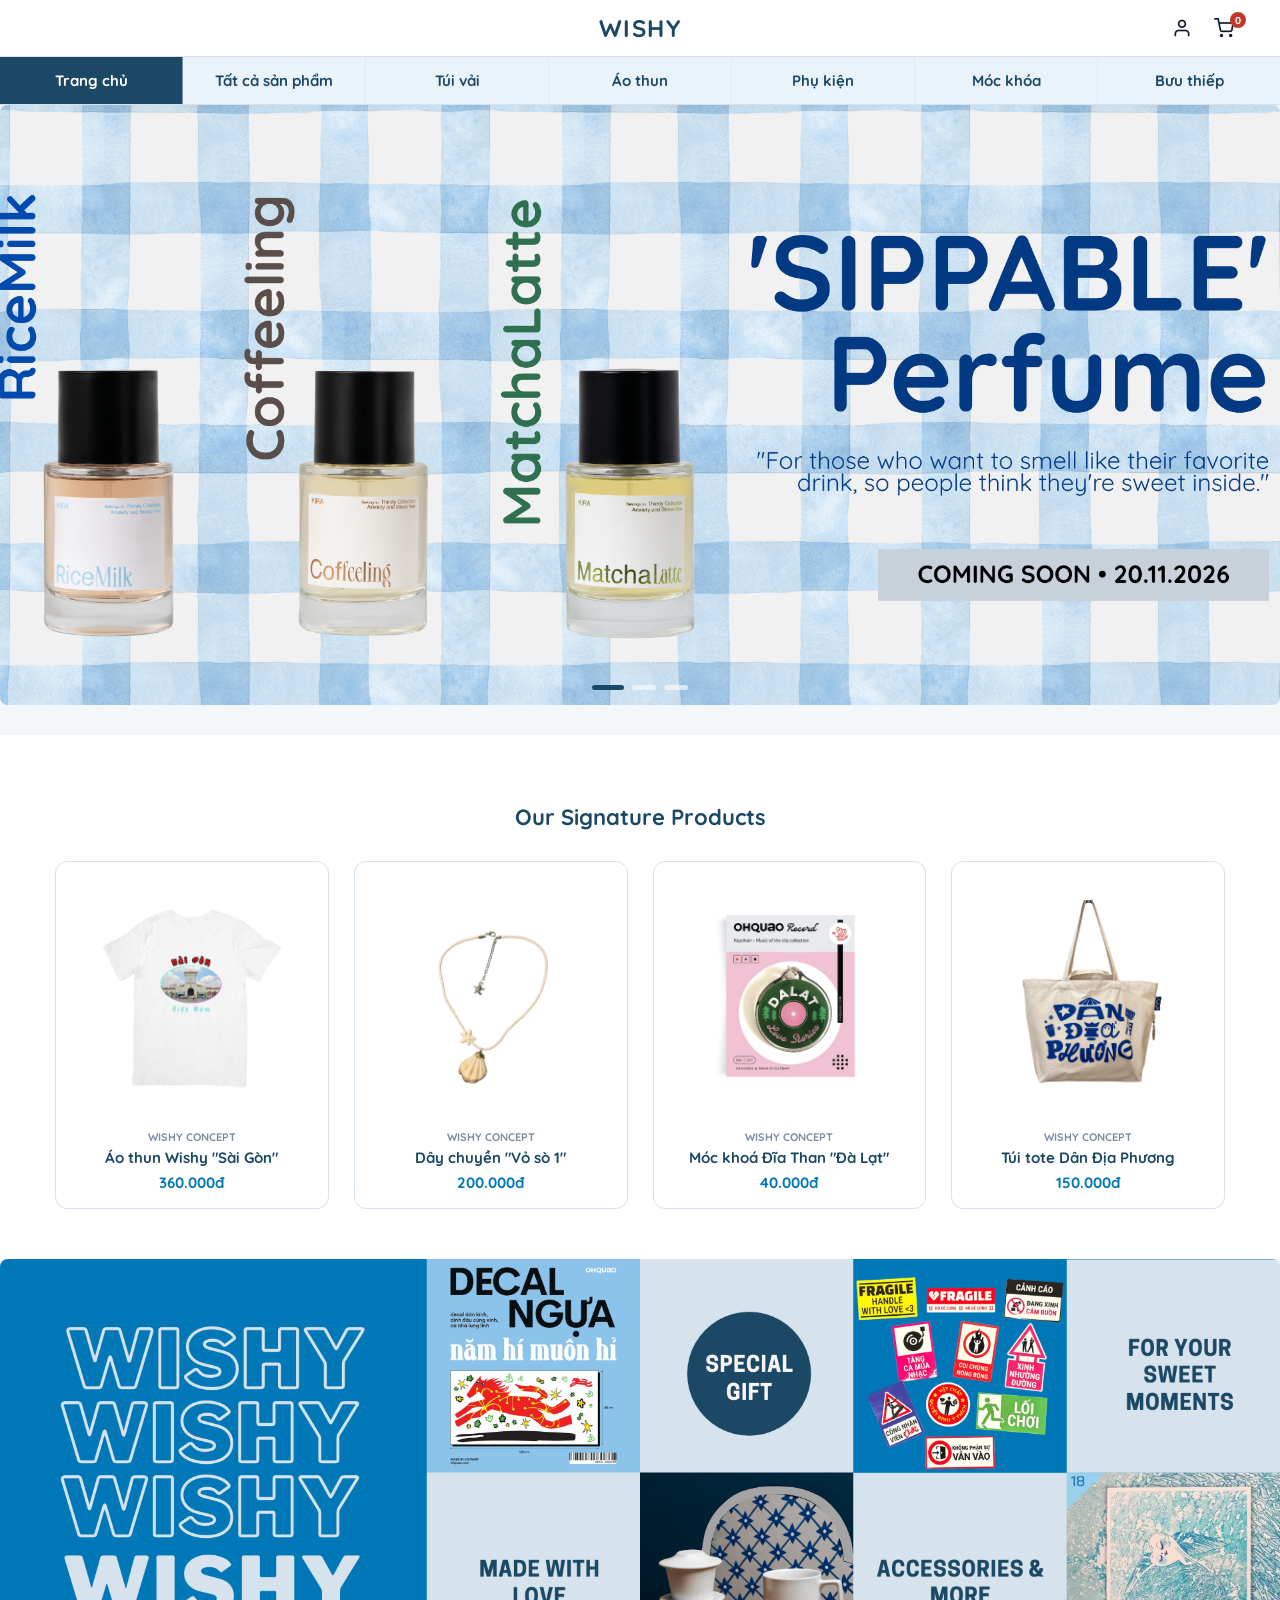
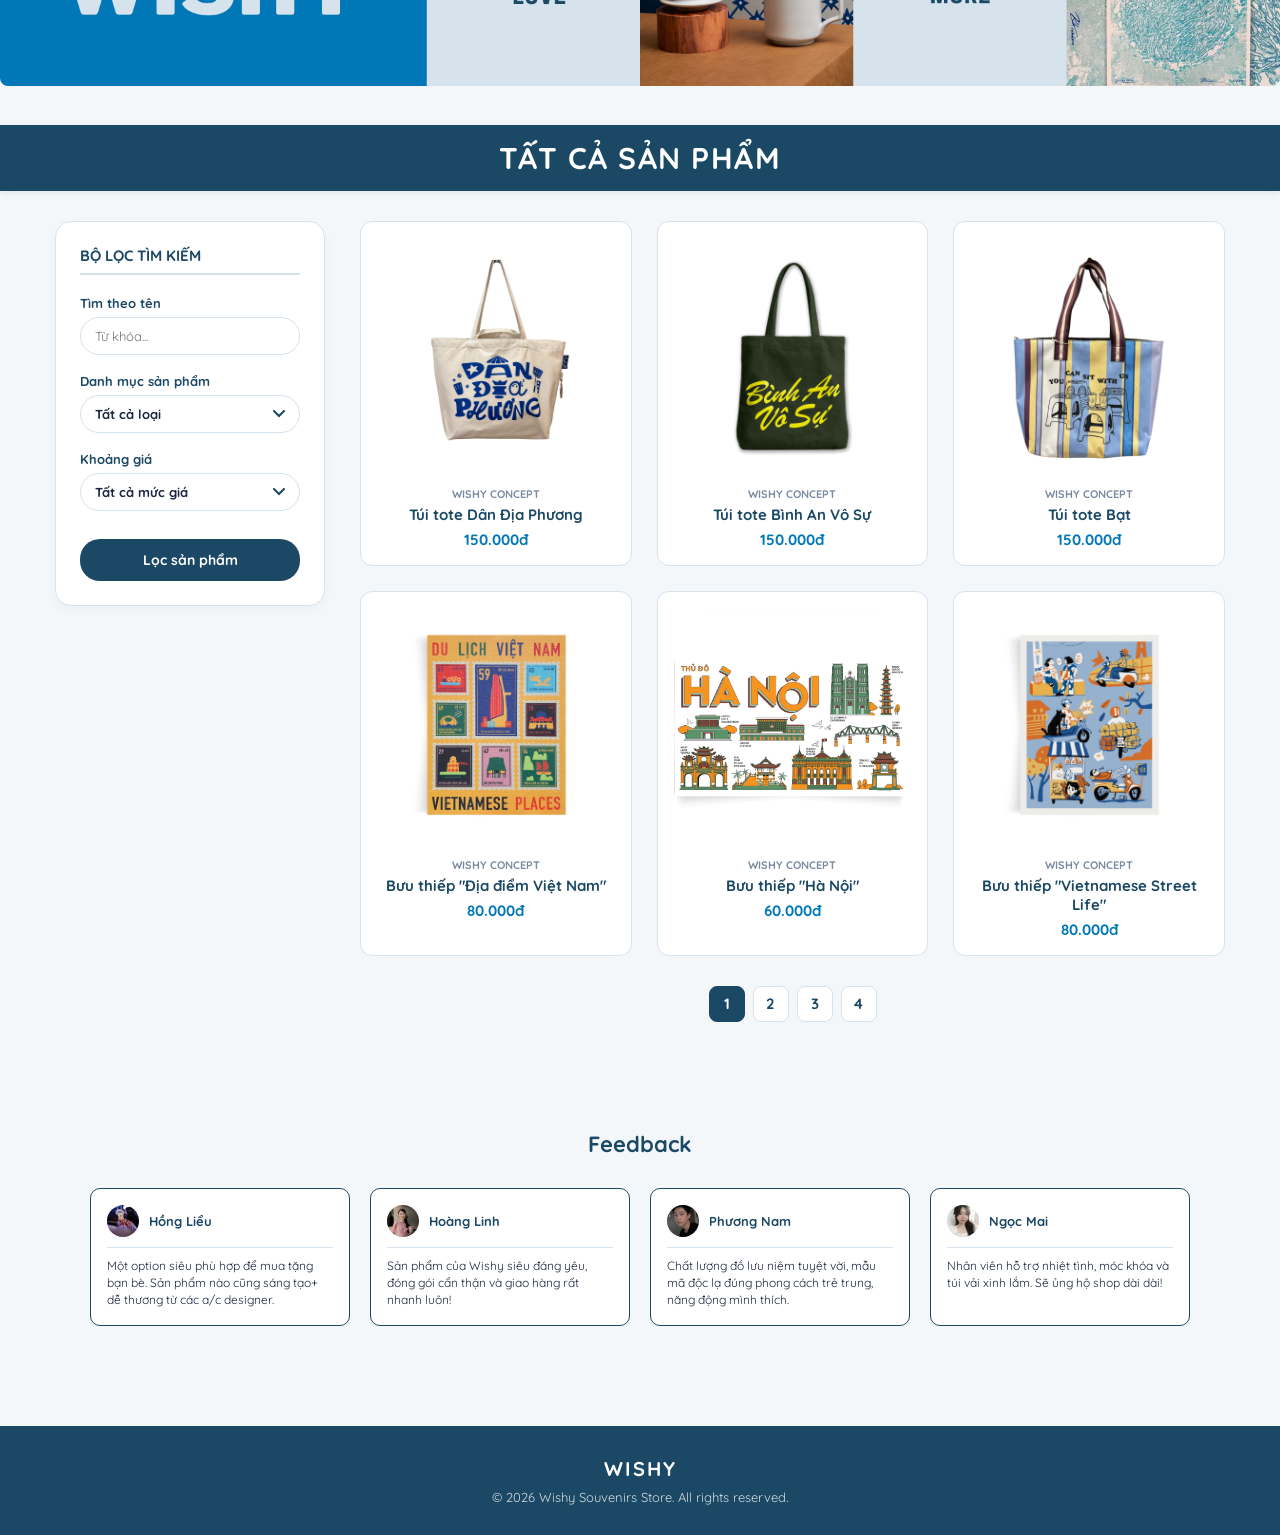
==== commit 2c57c514: "update index" ====
--- a/index.html
+++ b/index.html
@@ -63,12 +63,12 @@
 
 
     <section class="signature-section">
-    <h2 class="section-title">Our Signature Products</h2>
-    <div class="container">
-        <!-- Grid chứa 4 sản phẩm động -->
-        <div id="signature-products-grid" class="signature-grid-4col"></div>
-    </div>
-</section>
+        <h2 class="section-title">Our Signature Products</h2>
+        <div class="signature-slider-container">
+            <!-- Khung lưới chứa 4 sản phẩm -->
+            <div id="signature-products-grid" class="signature-cards-wrapper"></div>
+        </div>
+    </section>
 
     <img src="images/banner/4.png" alt="Footer Image"
         style="max-width: 100%; height: auto; border-radius: 8px; margin-bottom: 15px; object-fit: cover;">
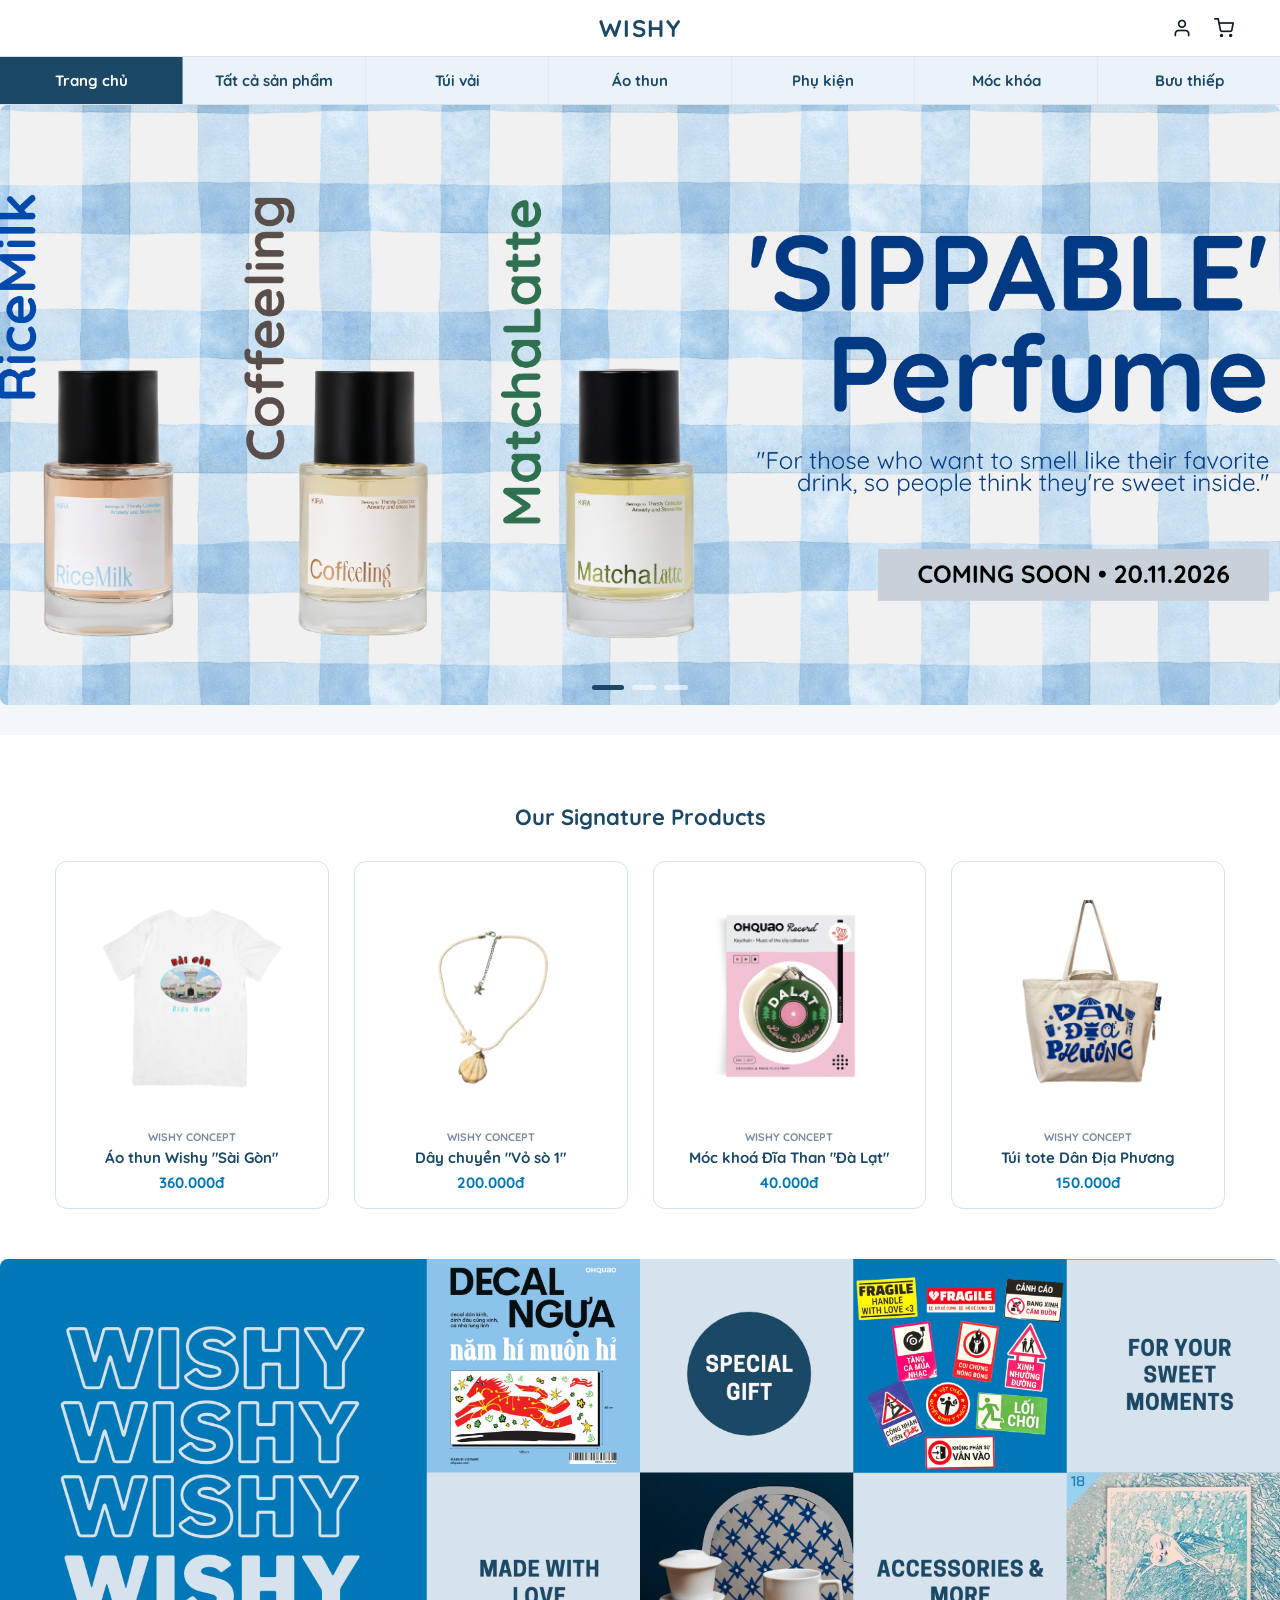
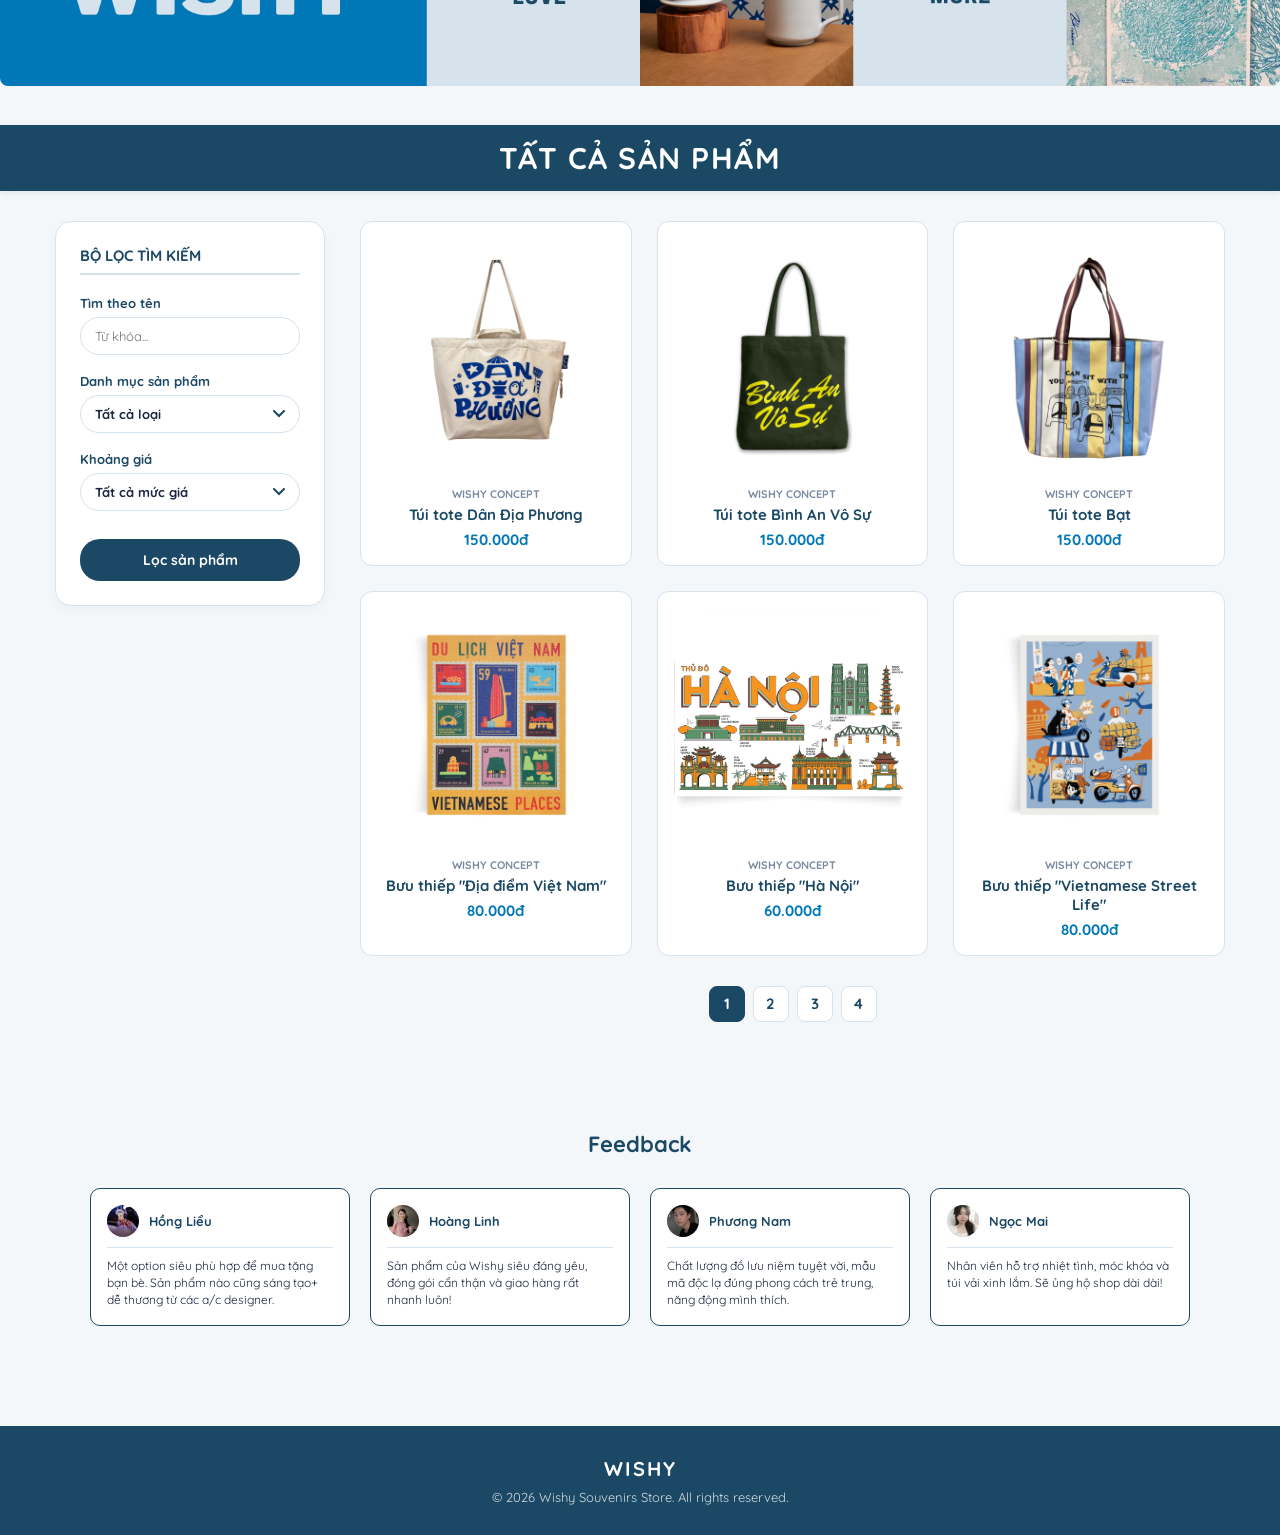
==== commit 05bf2233: "delete badge" ====
--- a/index.html
+++ b/index.html
@@ -22,7 +22,6 @@
                 </a>
                 <a href="cart.html" class="icon-btn cart-icon-btn" title="Giỏ hàng">
                     <img src="images/logo/cart.png" alt="Cart">
-                    <span class="cart-badge" id="cart-count-badge">0</span>
                 </a>
             </div>
         </div>
--- a/css/style.css
+++ b/css/style.css
@@ -1559,21 +1559,6 @@
   display: block;
 }
 
-.cart-badge {
-  position: absolute;
-  top: 0px;
-  right: -6px;
-  background-color: var(--danger);
-  color: #ffffff;
-  font-size: 10px;
-  font-weight: 800;
-  width: 16px;
-  height: 16px;
-  border-radius: 50%;
-  display: flex;
-  align-items: center;
-  justify-content: center;
-}
 
 .main-nav-equal {
   display: flex;
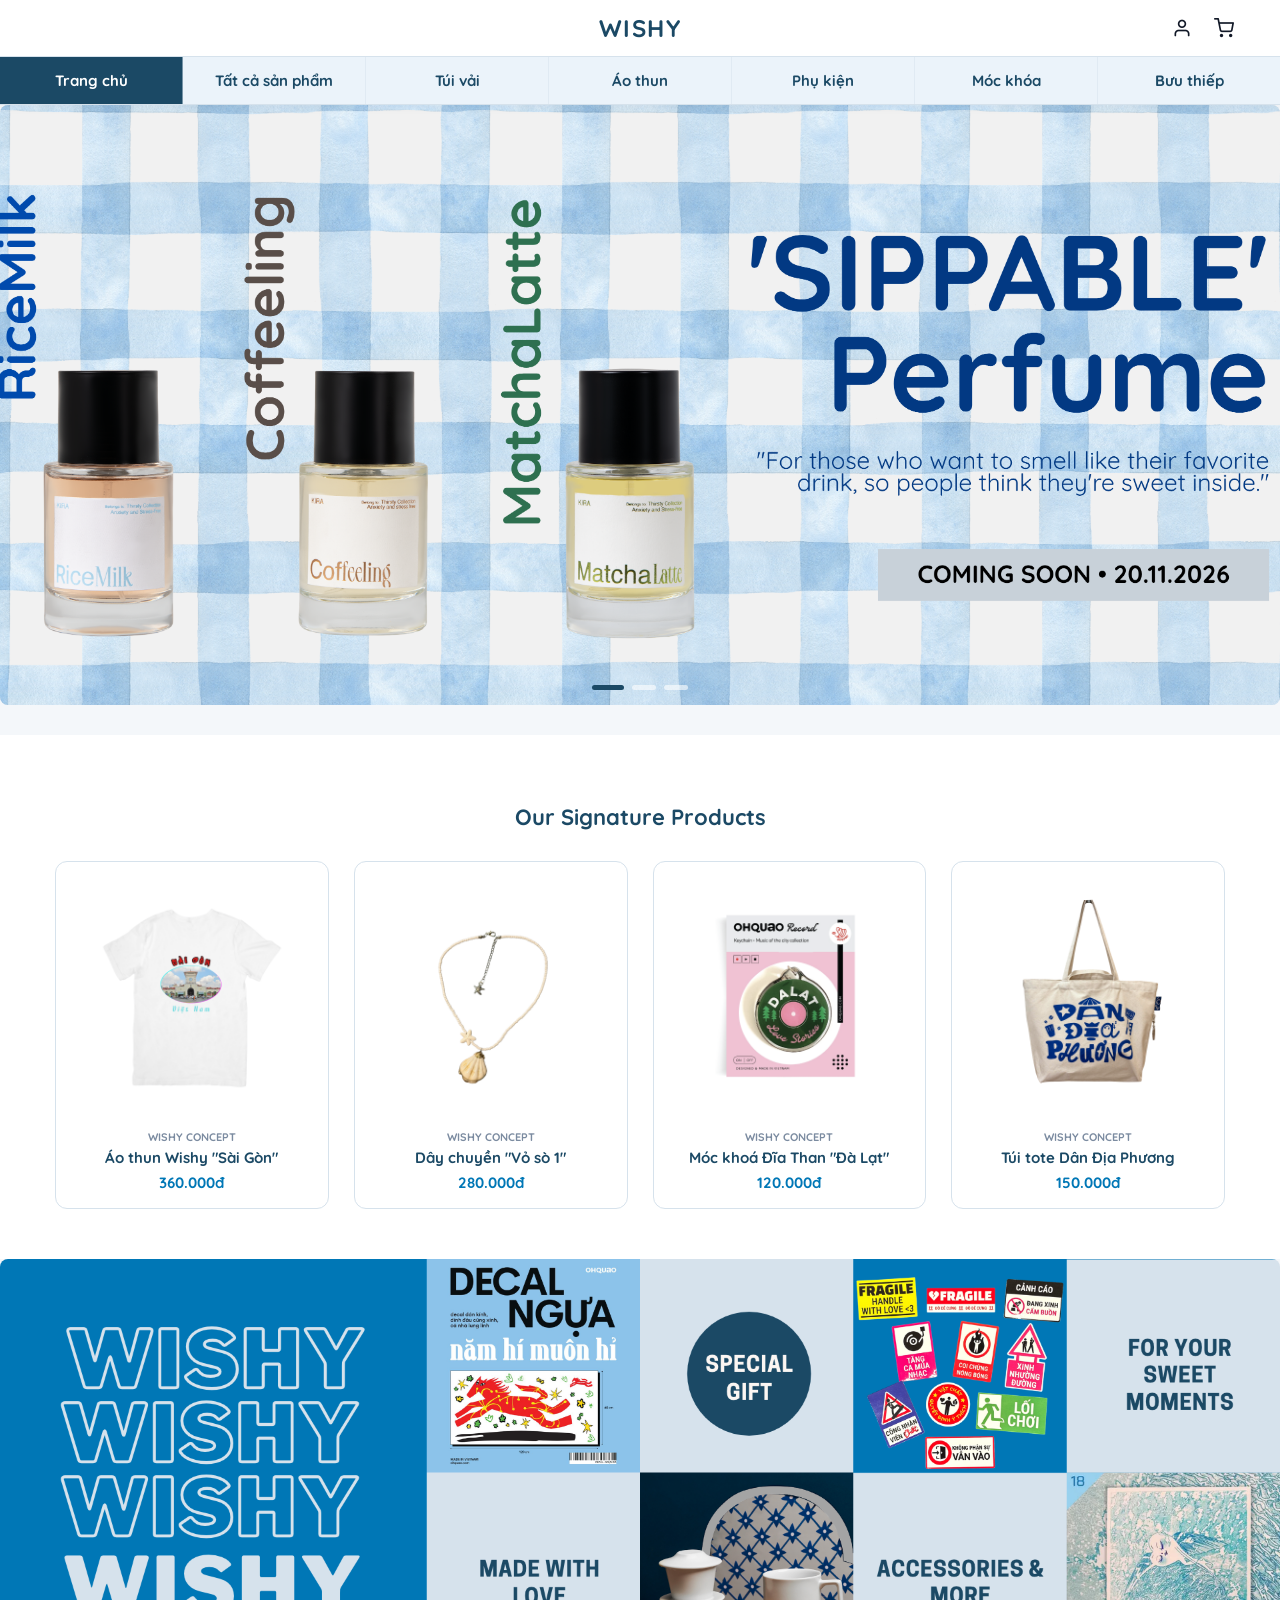
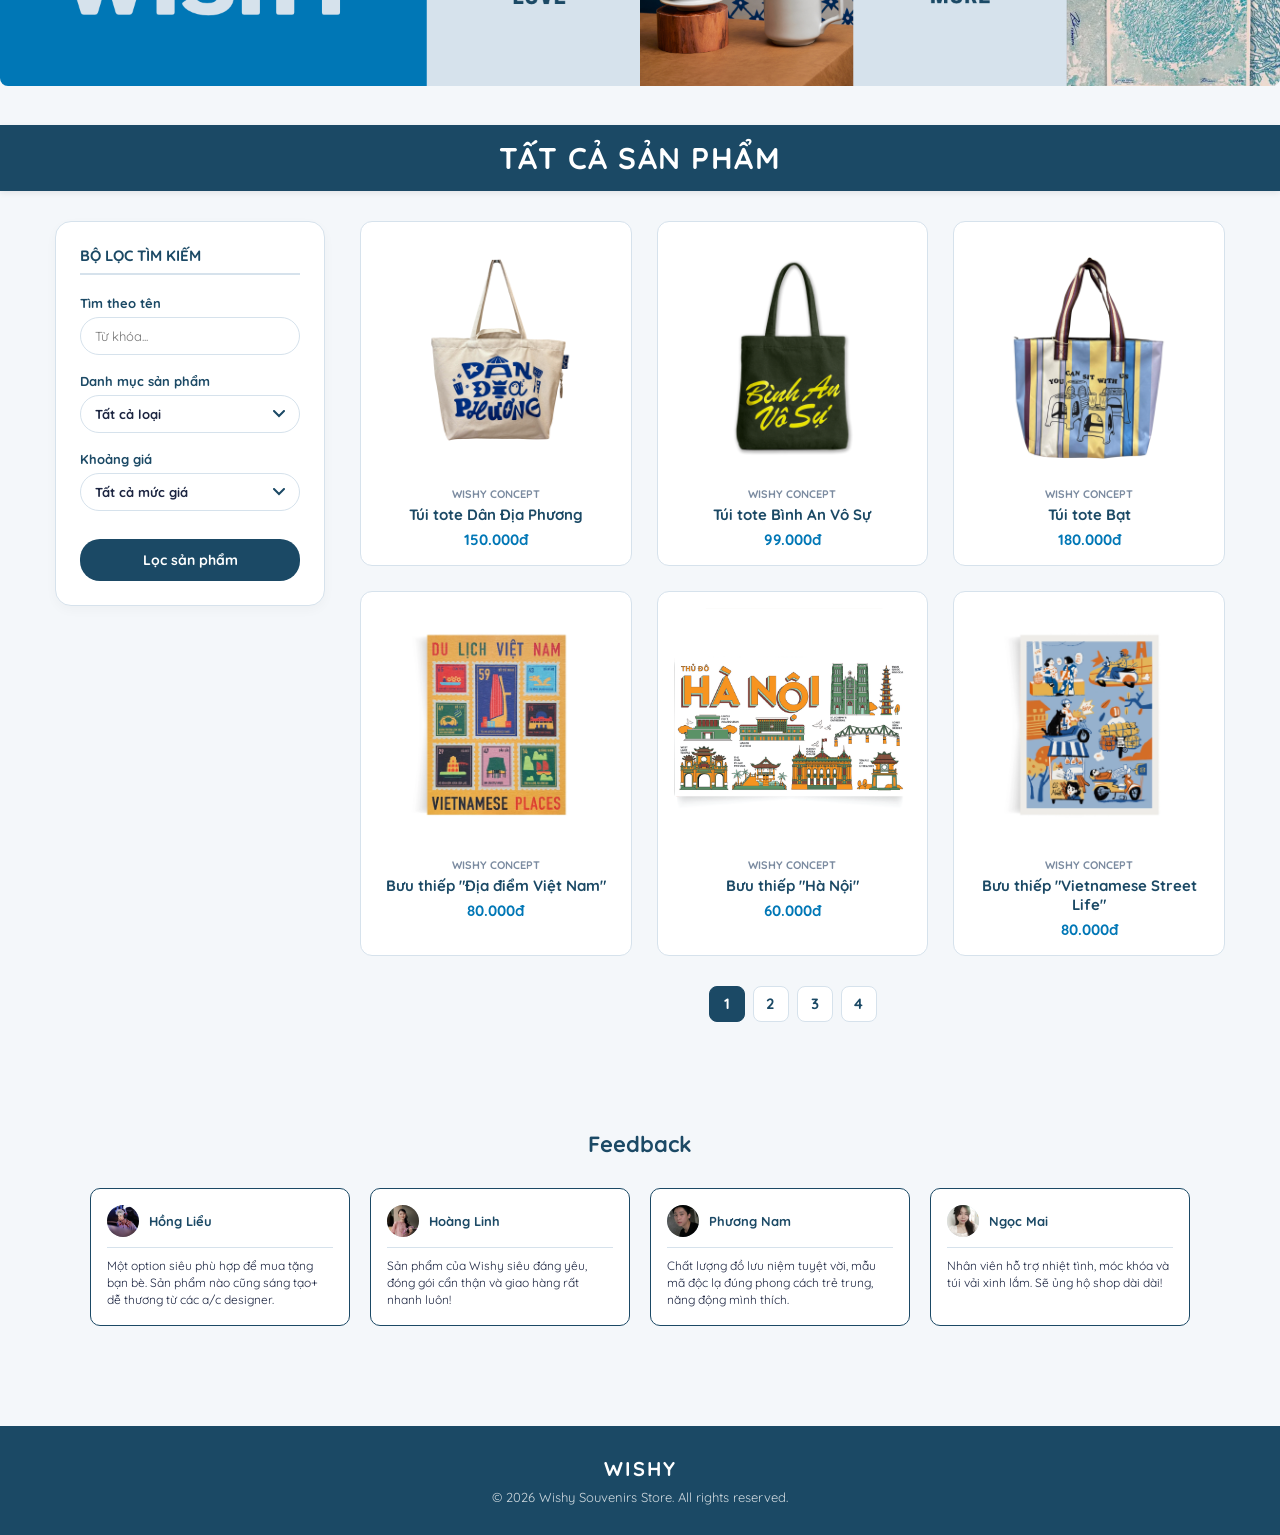
==== commit d22568f5: "update filterproduct" ====
--- a/index.html
+++ b/index.html
@@ -88,7 +88,7 @@
                 </div>
                 <div class="filter-group">
                     <label>Danh mục sản phẩm</label>
-                    <select id="filter-type" onchange="filterProducts()">
+                    <select id="filter-type">
                         <option value="all">Tất cả loại</option>
                         <option value="Túi vải">Túi vải</option>
                         <option value="Áo thun">Áo thun</option>
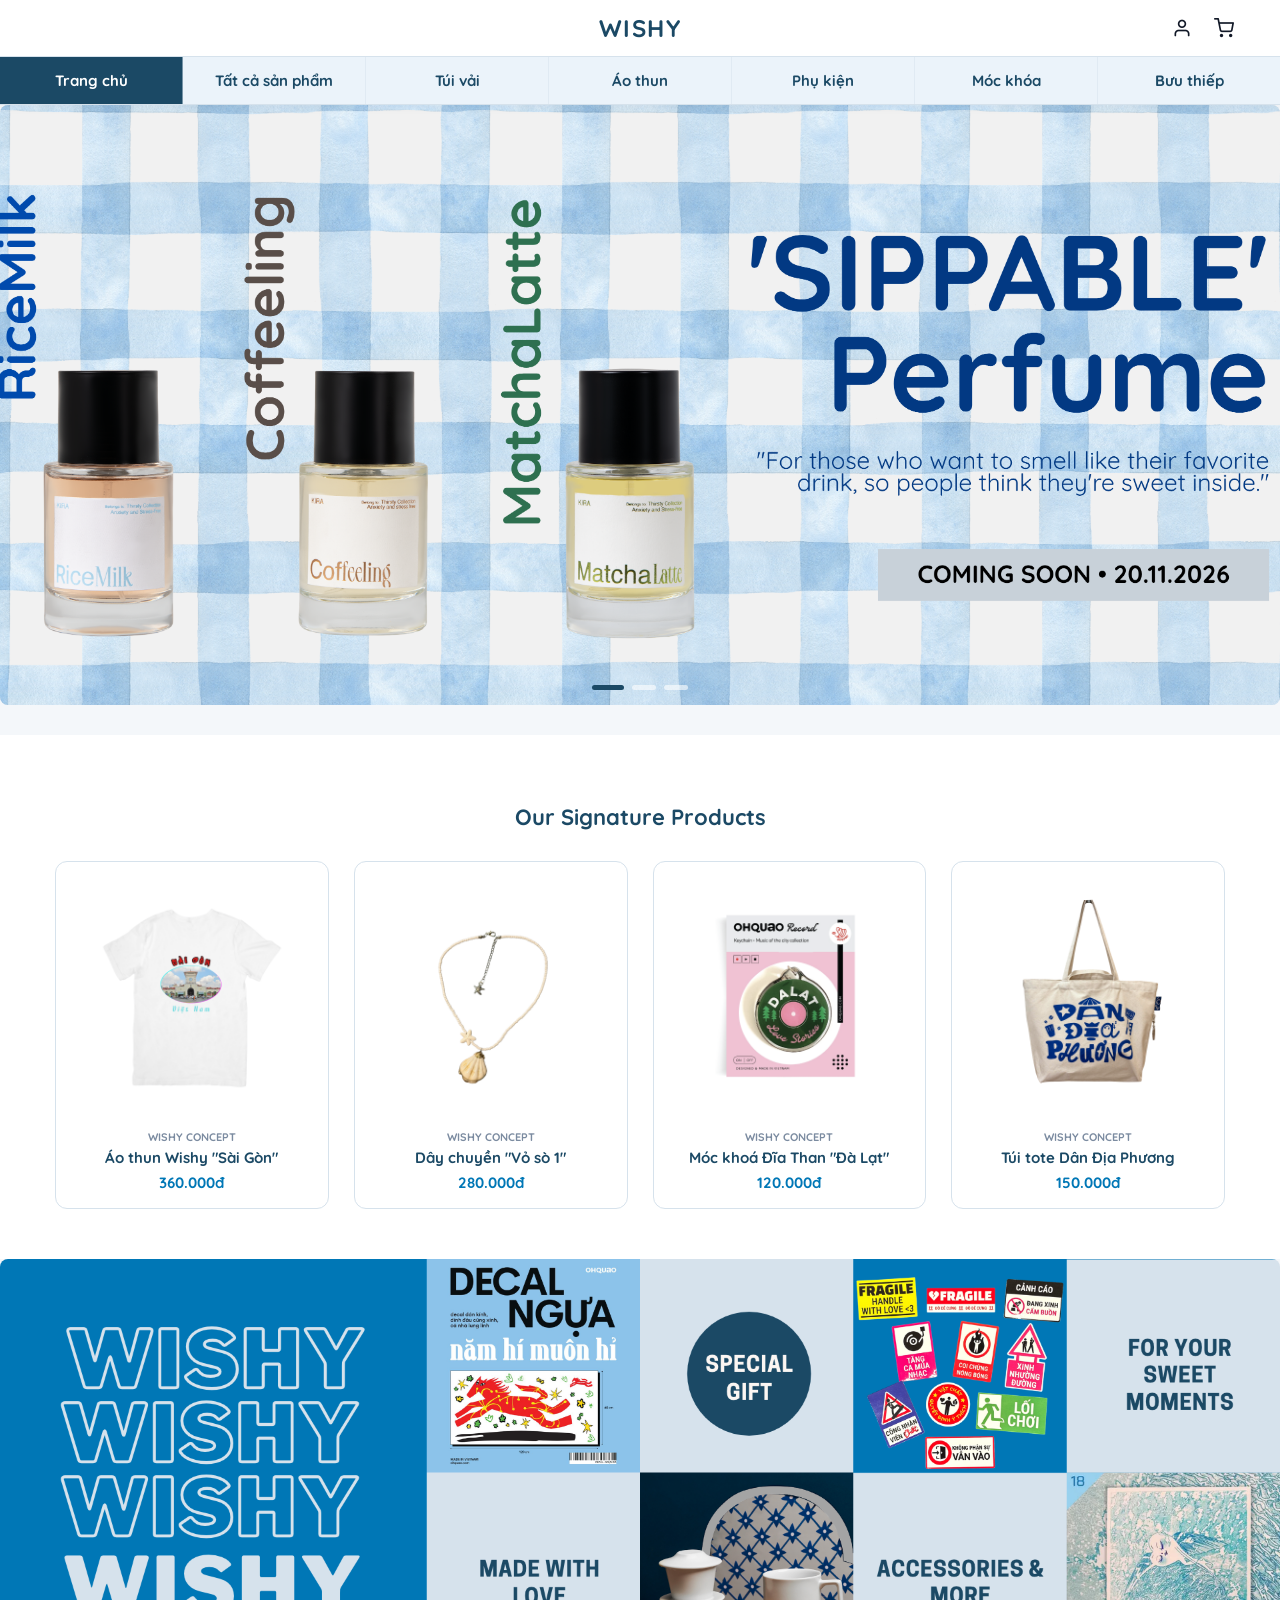
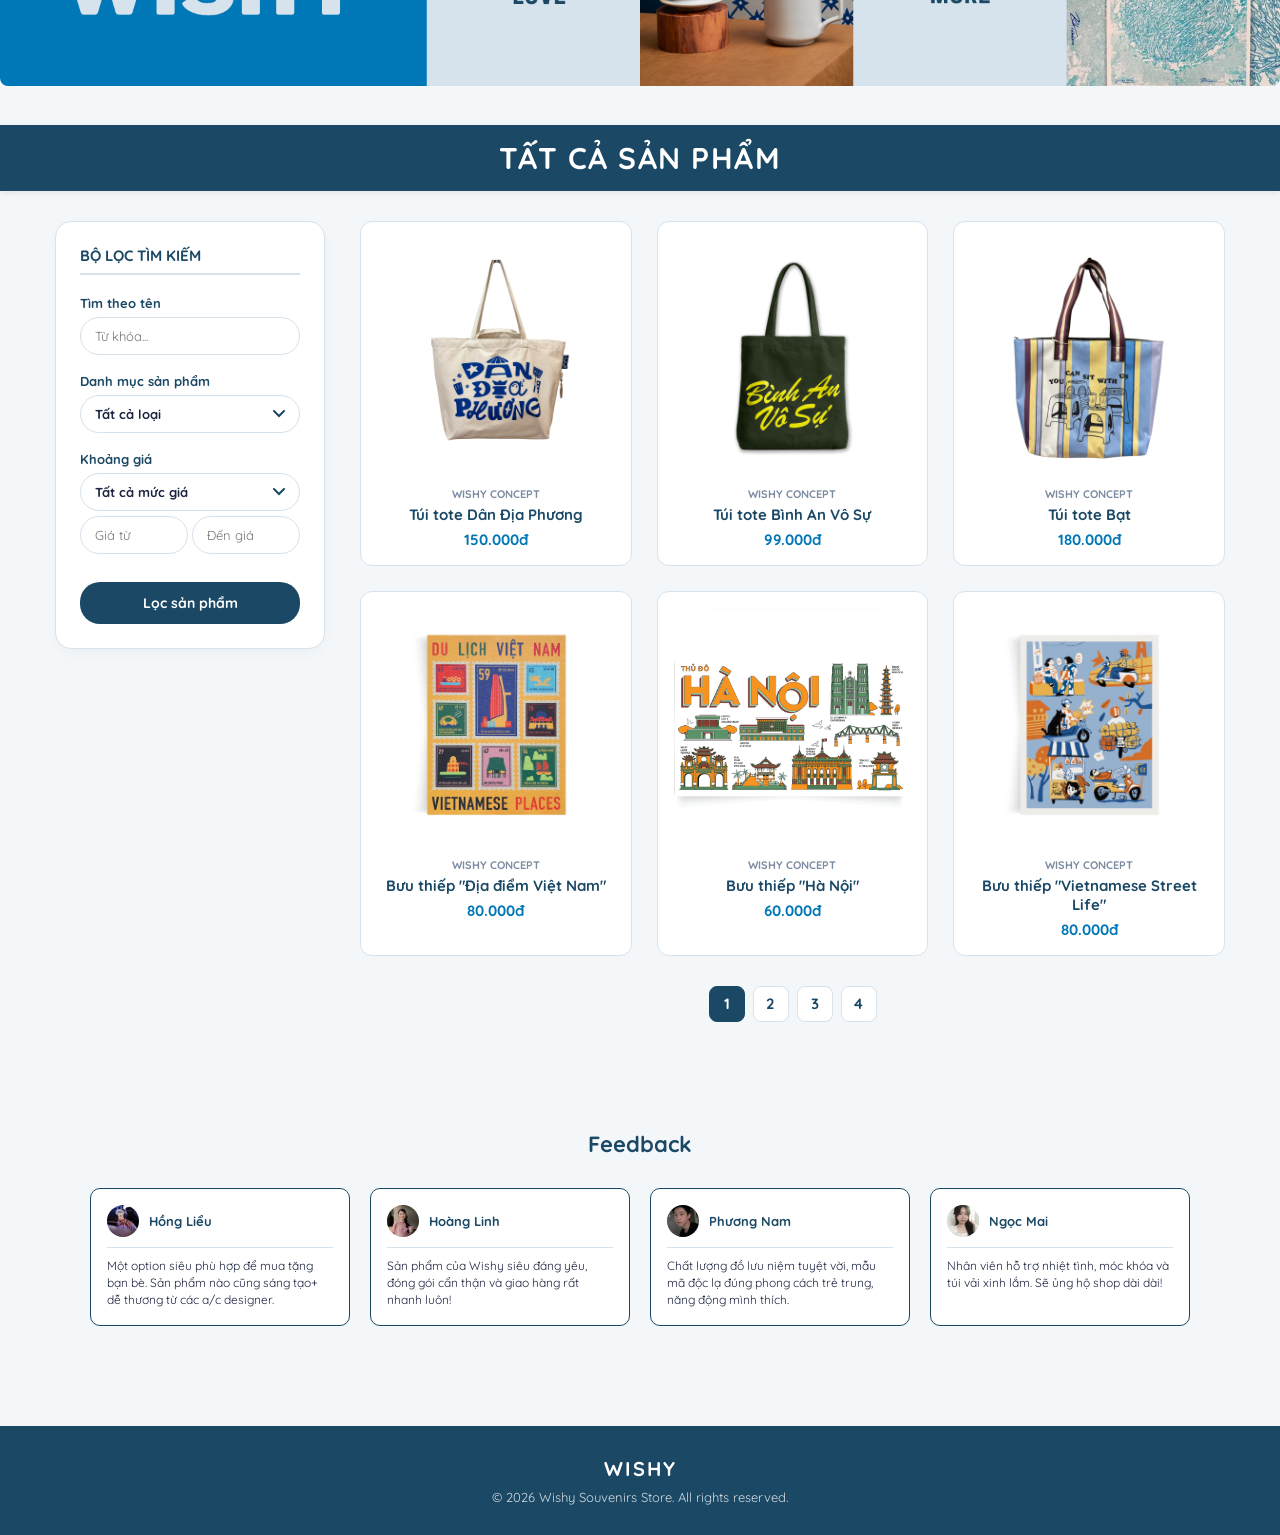
==== commit 00bd3554: "sua loc gia" ====
--- a/index.html
+++ b/index.html
@@ -105,6 +105,10 @@
                         <option value="100to300">100.000đ - 300.000đ</option>
                         <option value="over300">Trên 300.000đ</option>
                     </select>
+                    <div class="filter-group-number">
+                        <input type="number" id="filter-min-price" placeholder="Giá từ" min="0">
+                        <input type="number" id="filter-max-price" placeholder="Đến giá" min="0">
+                    </div>
                 </div>
                 <button id="btn-filter-action" class="btn-filter" onclick="filterProducts()">Lọc sản phẩm</button>
             </aside>
@@ -117,6 +121,8 @@
         </div>
     </section>
 
+
+
     <section class="feedback-section">
         <h2 class="section-title">Feedback</h2>
         <div class="feedback-slider-container">
@@ -166,6 +172,9 @@
         </div>
     </footer>
 
+
+
+    <!-- modal -->
     <div class="overlay" id="product-overlay" onclick="closeProductModal(event)">
         <div class="modal-detail-card" onclick="event.stopPropagation()">
             <button class="close-modal-btn" onclick="closeProductModal()">&times;</button>
@@ -203,6 +212,9 @@
     <div class="overlay" id="overlay" onclick="if(event.target===this)closeModal()">
         <div class="modal" id="modal"></div>
     </div>
+
+
+
     <script src="js/common.js"></script>
     <script src="js/index.js"></script>
 
--- a/css/style.css
+++ b/css/style.css
@@ -8,10 +8,6 @@
   font-family: 'Quicksand';
   src: url('../font/Quicksand-Bold.ttf') format('truetype');
   font-weight: 700;
-}
-
-body {
-  font-family: 'Quicksand', Arial, sans-serif;
 }
 
 :root {
@@ -90,9 +86,7 @@
   padding: 0 20px;
 }
 
-.main-nav>a,
-.has-mega>a,
-#nav-orders>a {
+.main-nav>a {
   display: block;
   padding: 14px 4px;
   color: var(--text-color);
@@ -103,11 +97,7 @@
 }
 
 .main-nav>a:hover,
-.main-nav>a.active,
-#nav-orders>a:hover,
-#nav-orders>a.active,
-.has-mega:hover>a,
-.has-drop:hover>a {
+.main-nav>a.active {
   color: var(--accent-color);
   transform: scale(1.12);
   text-decoration: underline;
@@ -115,106 +105,6 @@
   text-underline-offset: 6px;
 }
 
-.has-mega>a::after,
-.has-drop>a::after {
-  content: '';
-  display: inline-block;
-  width: 7px;
-  height: 7px;
-  margin-left: 8px;
-  border: solid currentColor;
-  border-width: 0 2px 2px 0;
-  transform: translateY(-3px) rotate(45deg);
-}
-
-.has-drop {
-  position: relative;
-}
-
-.drop-menu {
-  display: none;
-  position: absolute;
-  top: 100%;
-  left: 50%;
-  transform: translateX(-50%);
-  min-width: 230px;
-  padding: 10px 0;
-  background: #FFFFFF;
-  border-radius: 0 0 14px 14px;
-  box-shadow: 0 14px 30px rgba(13, 43, 58, 0.18);
-  z-index: 5;
-}
-
-.has-drop:hover .drop-menu,
-.has-drop:focus-within .drop-menu {
-  display: block;
-}
-
-.drop-menu a {
-  display: block;
-  padding: 10px 24px;
-  color: var(--text-color);
-  text-decoration: none;
-  font-weight: 600;
-  white-space: nowrap;
-  transition: color 0.2s, background 0.2s;
-}
-
-.drop-menu a:hover,
-.drop-menu a.current {
-  color: var(--accent-color);
-  background: var(--bg-color);
-}
-
-.mega-menu {
-  display: none;
-  position: absolute;
-  top: 100%;
-  left: 50%;
-  transform: translateX(-50%);
-  width: min(1000px, 94vw);
-  grid-template-columns: repeat(auto-fit, minmax(200px, 1fr));
-  gap: 30px;
-  padding: 28px 32px;
-  background: #FFFFFF;
-  border-radius: 0 0 14px 14px;
-  box-shadow: 0 14px 30px rgba(13, 43, 58, 0.18);
-}
-
-.has-mega:hover .mega-menu,
-.has-mega:focus-within .mega-menu {
-  display: grid;
-}
-
-.mega-col h4 {
-  margin: 0 0 12px;
-  font-size: 16px;
-  text-transform: uppercase;
-  letter-spacing: 0.5px;
-  color: var(--primary-color);
-}
-
-.mega-col ul {
-  margin: 0;
-  padding: 0 0 0 14px;
-  list-style: none;
-  border-left: 2px solid var(--accent-color);
-}
-
-.mega-col li a {
-  display: block;
-  padding: 6px 0;
-  color: var(--text-color);
-  text-decoration: none;
-  font-weight: 600;
-  transition: color 0.2s, padding-left 0.2s;
-}
-
-.mega-col li a:hover {
-  color: var(--accent-color);
-  padding-left: 6px;
-}
-
 #user-header-box {
   display: flex;
   align-items: center;
@@ -227,23 +117,8 @@
   color: var(--primary-color);
 }
 
-.role-tag {
-  font-size: 12px;
-  font-weight: 700;
-  padding: 3px 10px;
-  border-radius: 12px;
-  background: #EBF3FA;
-  color: var(--accent-color);
-}
-
-.role-tag.admin {
-  background: #FFF4E0;
-  color: #B9770E;
-}
-
 /* --- BUTTONS --- */
 .btn,
-.btn-blue,
 .btn-primary {
   background-color: var(--primary-color);
   color: white;
@@ -256,7 +131,6 @@
 }
 
 .btn:hover,
-.btn-blue:hover,
 .btn-primary:hover {
   background-color: var(--primary-hover);
 }
@@ -684,36 +558,6 @@
   background: var(--primary-hover);
 }
 
-.main-nav #nav-cart {
-  background: transparent;
-  border: none;
-  padding: 0;
-  margin: 0;
-  display: flex;
-  align-items: center;
-}
-
-.main-nav #nav-cart>a {
-  display: block;
-  padding: 14px 4px;
-  color: var(--text-color);
-  text-decoration: none;
-  font-size: 18px;
-  font-weight: 700;
-  background: transparent;
-  transition: color 0.2s, transform 0.2s;
-}
-
-.main-nav #nav-cart:hover>a,
-.main-nav #nav-cart>a.active {
-  color: var(--accent-color);
-  transform: scale(1.12);
-  text-decoration: underline;
-  text-decoration-thickness: 2px;
-  text-underline-offset: 6px;
-  background: transparent;
-}
-
 .cart-title-row {
   display: flex;
   justify-content: space-between;
@@ -762,8 +606,8 @@
 }
 
 .col-img img {
-  width: 50px;
-  height: 50px;
+  width: 60px;
+  height: 60px;
   object-fit: cover;
   border-radius: 8px;
   display: block;
@@ -804,35 +648,6 @@
   width: 8%;
   text-align: right;
 }
-/* Cột Admin Quản lý giá */
-.col-admin-id {
-  width: 12%;
-  font-weight: 700;
-  padding-right: 10px;
-}
-
-.col-admin-name {
-  width: 38%;
-  font-weight: 600;
-  padding-right: 15px;
-}
-
-.col-admin-cost {
-  width: 18%;
-  padding-right: 10px;
-}
-
-.col-admin-margin {
-  width: 14%;
-  font-weight: 700;
-}
-
-.col-admin-price {
-  width: 18%;
-  font-weight: 700;
-  color: var(--accent-color);
-}
-
 .cart-list-container {
   display: flex;
   flex-direction: column;
@@ -910,7 +725,6 @@
 .pay-method-title {
   font-weight: 700;
   color: var(--primary-color);
-  display: block;
   margin-bottom: 8px;
 }
 
@@ -961,15 +775,6 @@
 .invoice-btn-wrap {
   text-align: center;
   margin-top: 25px;
-}
-
-.pricing-admin-box {
-  max-width: 600px;
-  margin-bottom: 24px;
-}
-
-#tab-admin-pricing h2 {
-  margin-bottom: 15px;
 }
 
 .cart-actions-bar button.btn-danger {
@@ -998,7 +803,6 @@
   font-weight: 700;
   cursor: pointer;
   box-shadow: none;
-  display: inline-block;
 }
 
 #app-screen .cart-item-row .col-action button.btn-danger:hover {
@@ -1035,9 +839,7 @@
     flex-wrap: wrap;
   }
 
-  .main-nav>a,
-  .has-mega>a,
-  #nav-orders>a {
+  .main-nav>a {
     font-size: 15px;
   }
 
@@ -1048,41 +850,6 @@
 
 
 /* ======================KHỐI SẢN PHẨM====================== */
-.category-nav-bar {
-  background-color: #EBF3FA;
-  border-bottom: 1px solid var(--border-color);
-  padding: 12px 0;
-  margin-bottom: 20px;
-}
-
-.category-nav-container {
-  display: flex;
-  justify-content: center;
-  align-items: center;
-  gap: 20px;
-  flex-wrap: wrap;
-  max-width: 1200px;
-  margin: 0 auto;
-  padding: 0 15px;
-}
-
-.cat-nav-item {
-  color: var(--primary-color);
-  font-weight: 700;
-  font-size: 14px;
-  text-decoration: none;
-  cursor: pointer;
-  padding: 6px 16px;
-  border-radius: 20px;
-  transition: all 0.2s;
-}
-
-.cat-nav-item:hover,
-.cat-nav-item.active {
-  background-color: var(--primary-color);
-  color: #ffffff;
-}
-
 .product-section-wrapper {
   padding: 20px 0 40px;
   background-color: var(--bg-color);
@@ -1141,6 +908,22 @@
   font-size: 13px;
 }
 
+.filter-group-number {
+  margin:5px auto;
+}
+
+.filter-group-number input[type="number"],
+.filter-group-number select {
+  width: 49%;
+  box-sizing: border-box;
+  padding: 10px 14px;
+  border: 1px solid var(--border-color);
+  border-radius: 20px;
+  outline: none;
+  font-size: 13px;
+  
+}
+
 .btn-filter {
   width: 100%;
   padding: 12px;
@@ -1328,15 +1111,6 @@
   color: var(--text-color);
   line-height: 1.4;
   margin: 0;
-}
-
-.slider-arrow {
-  background: none;
-  border: none;
-  font-size: 32px;
-  color: var(--primary-color);
-  cursor: pointer;
-  padding: 0 10px;
 }
 
 .modal-detail-card { 
@@ -1489,7 +1263,6 @@
   }
 
 
-
   .modal-left-img,
   .modal-right-info {
     width: 100%;
@@ -1597,7 +1370,6 @@
   color: #ffffff !important;
   font-weight: 800;
 }
-
 
 
 .site-footer {
@@ -1937,4 +1709,4 @@
     .hero-slider-container {
         height: 220px;
     }
-}+}
